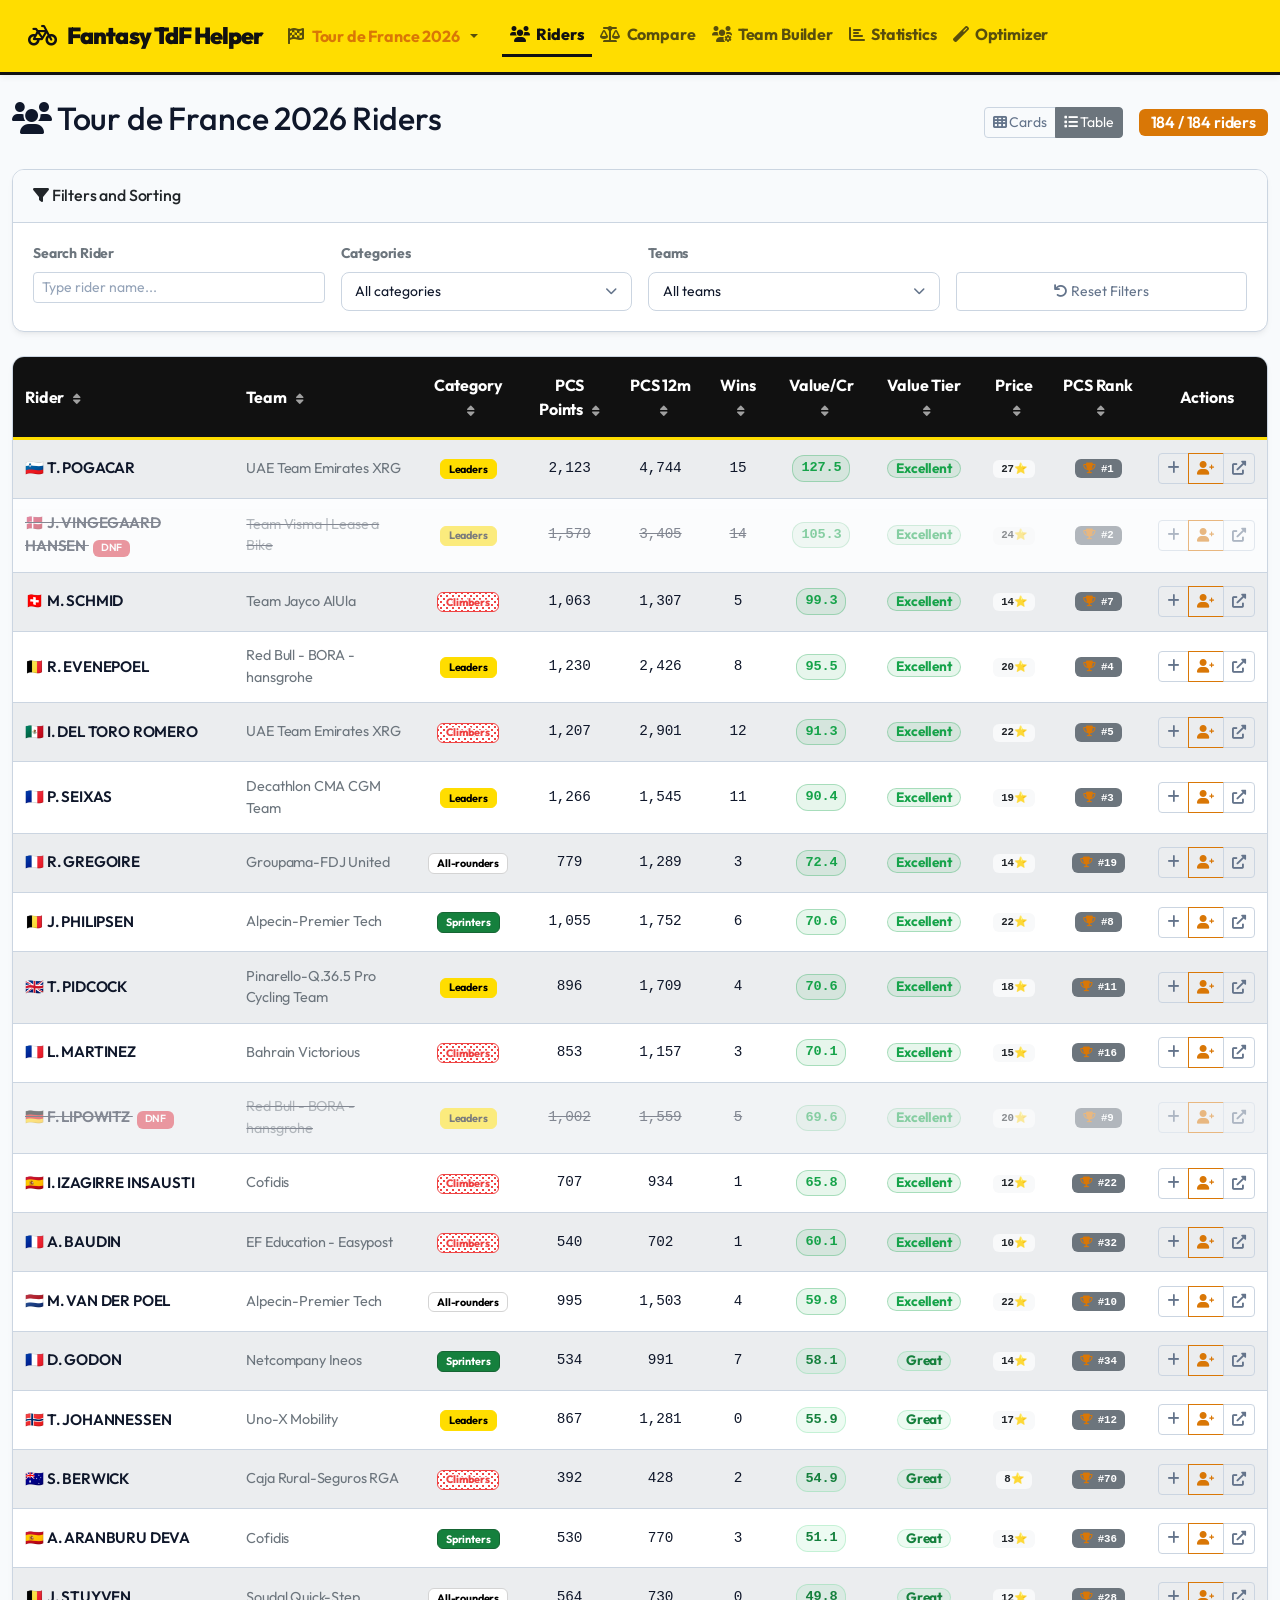
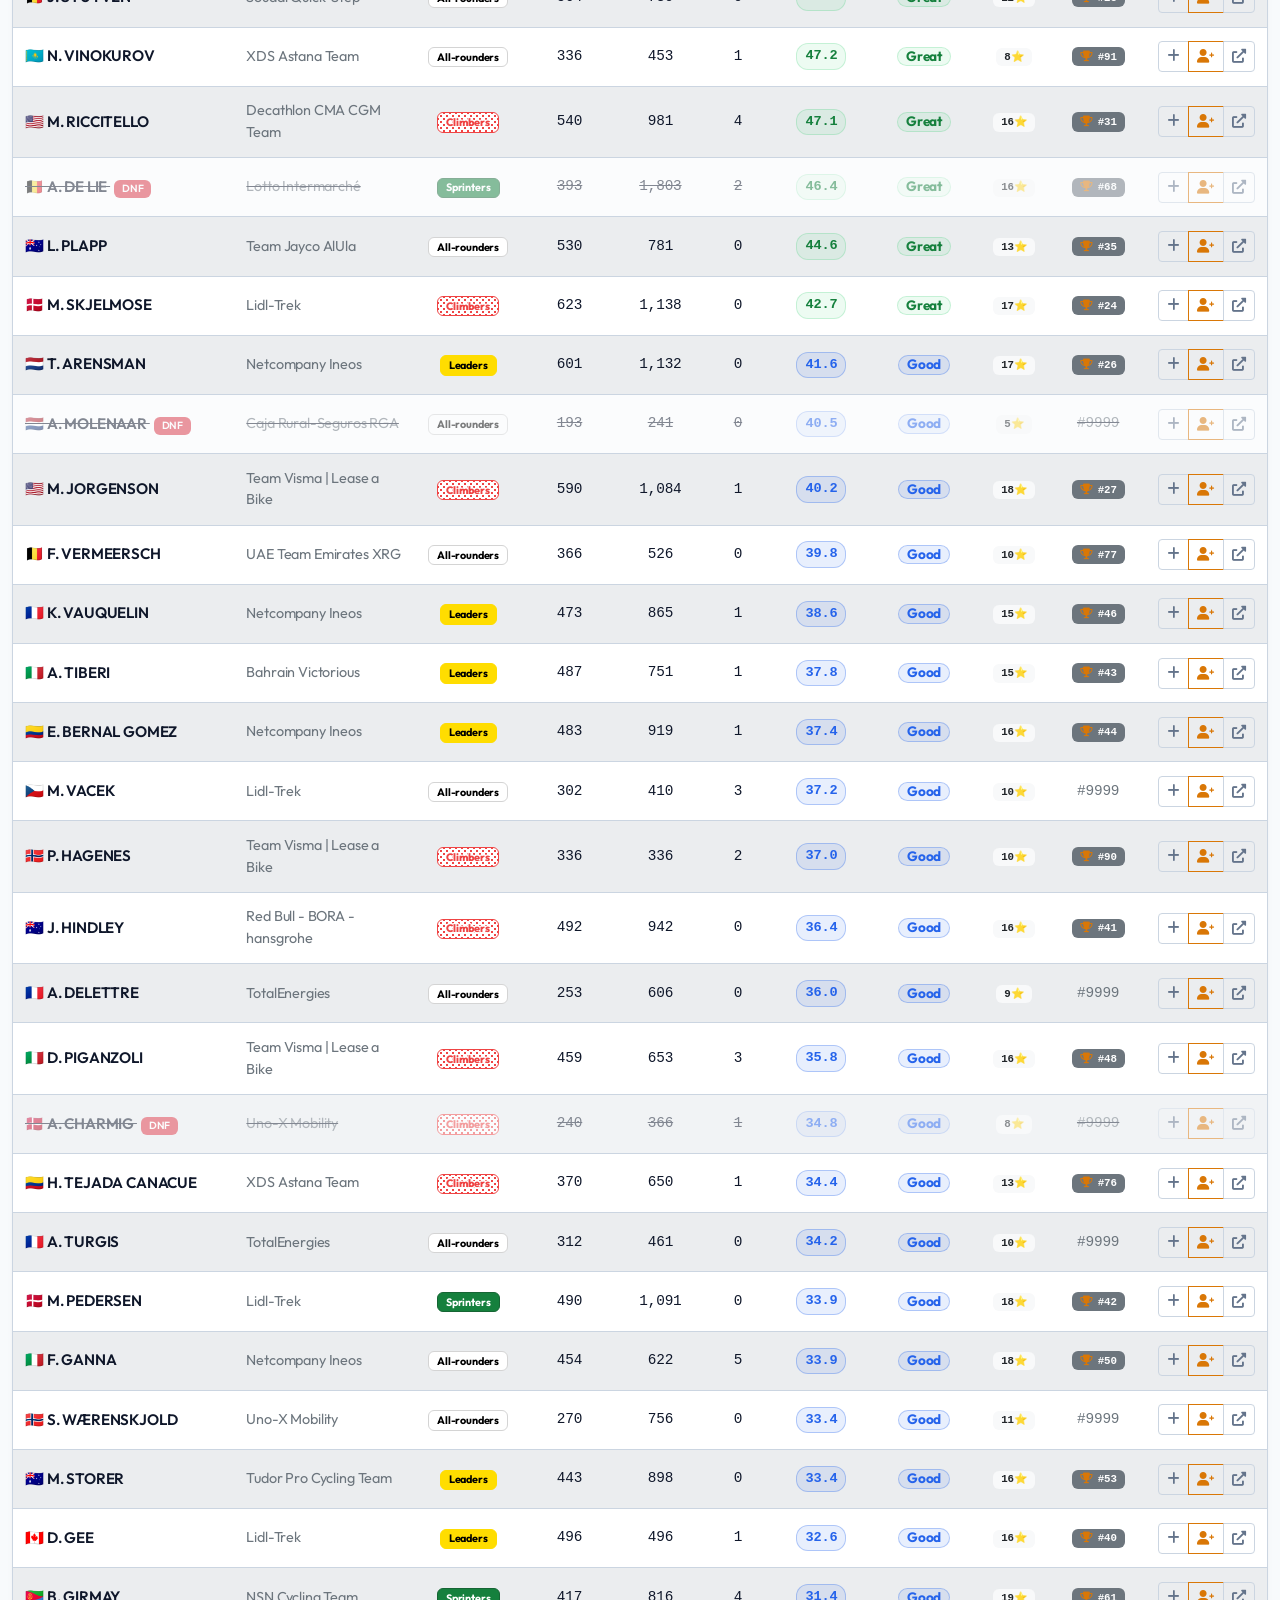
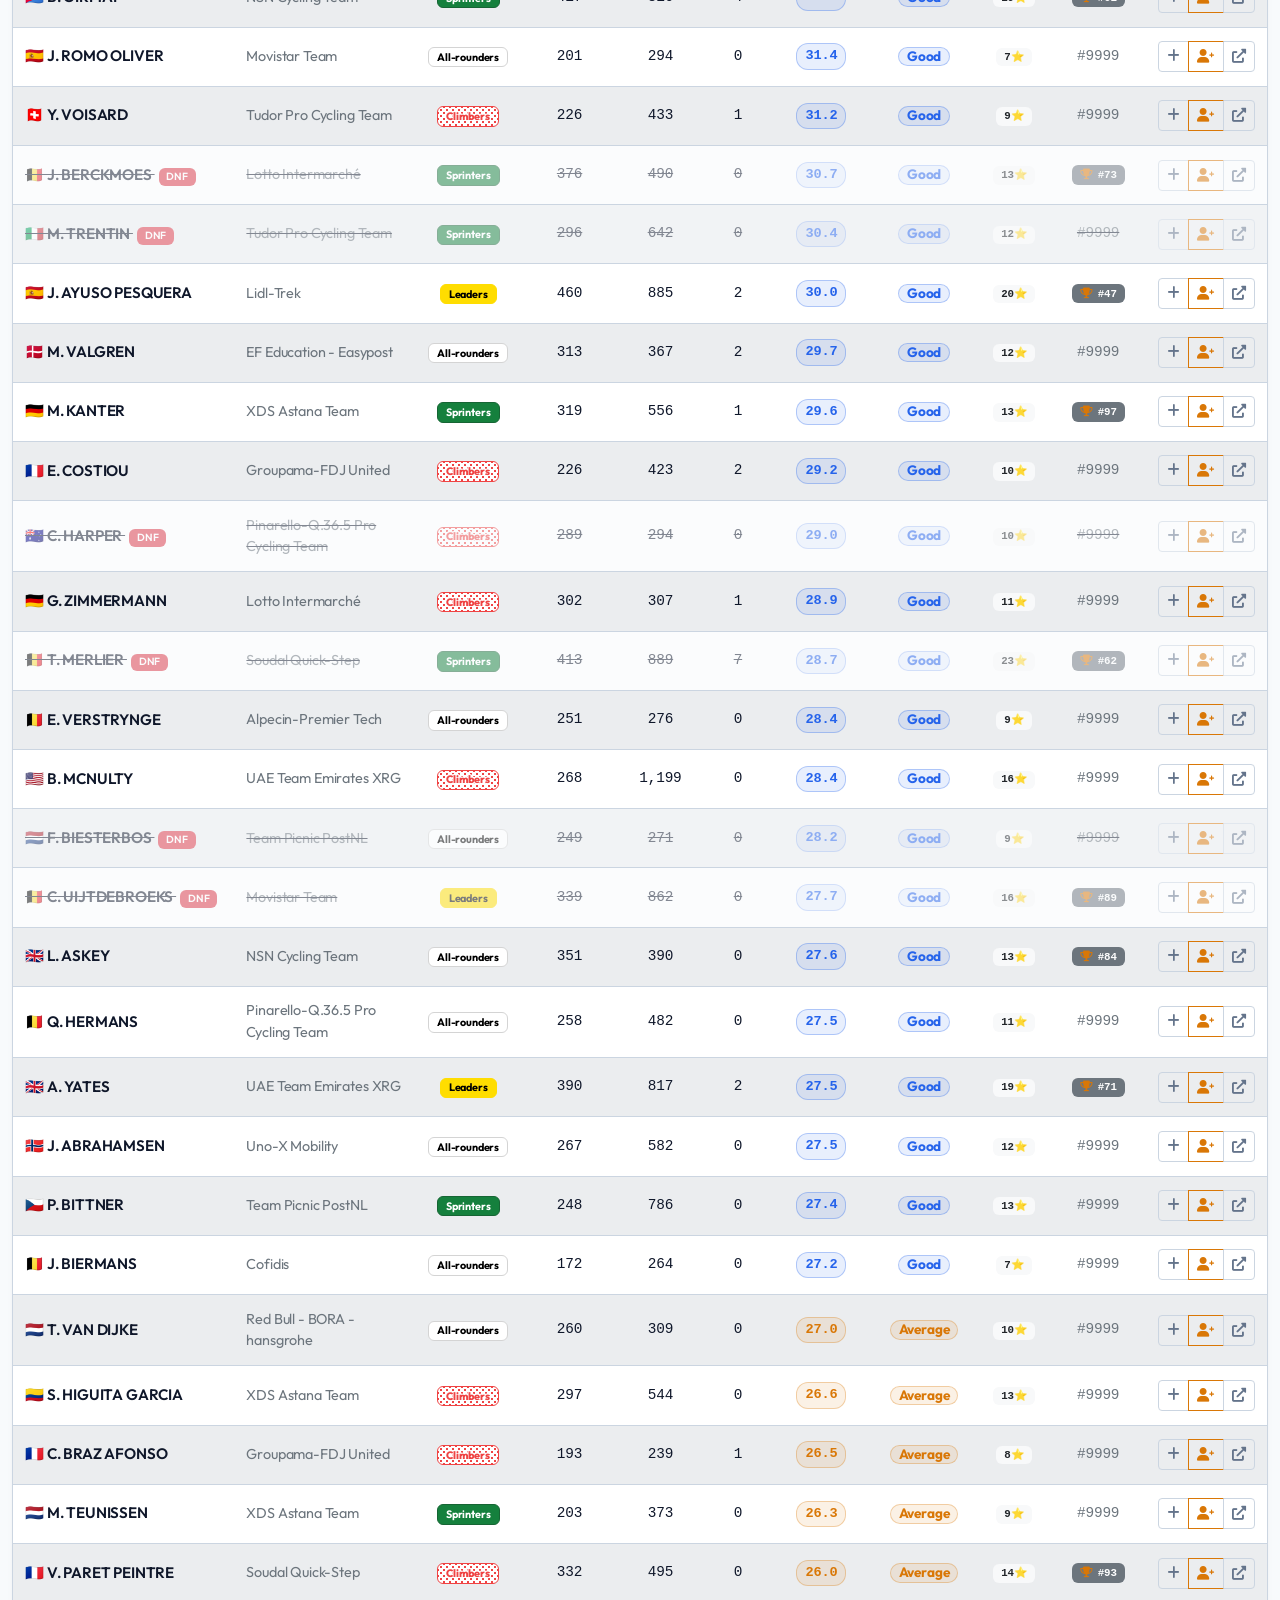
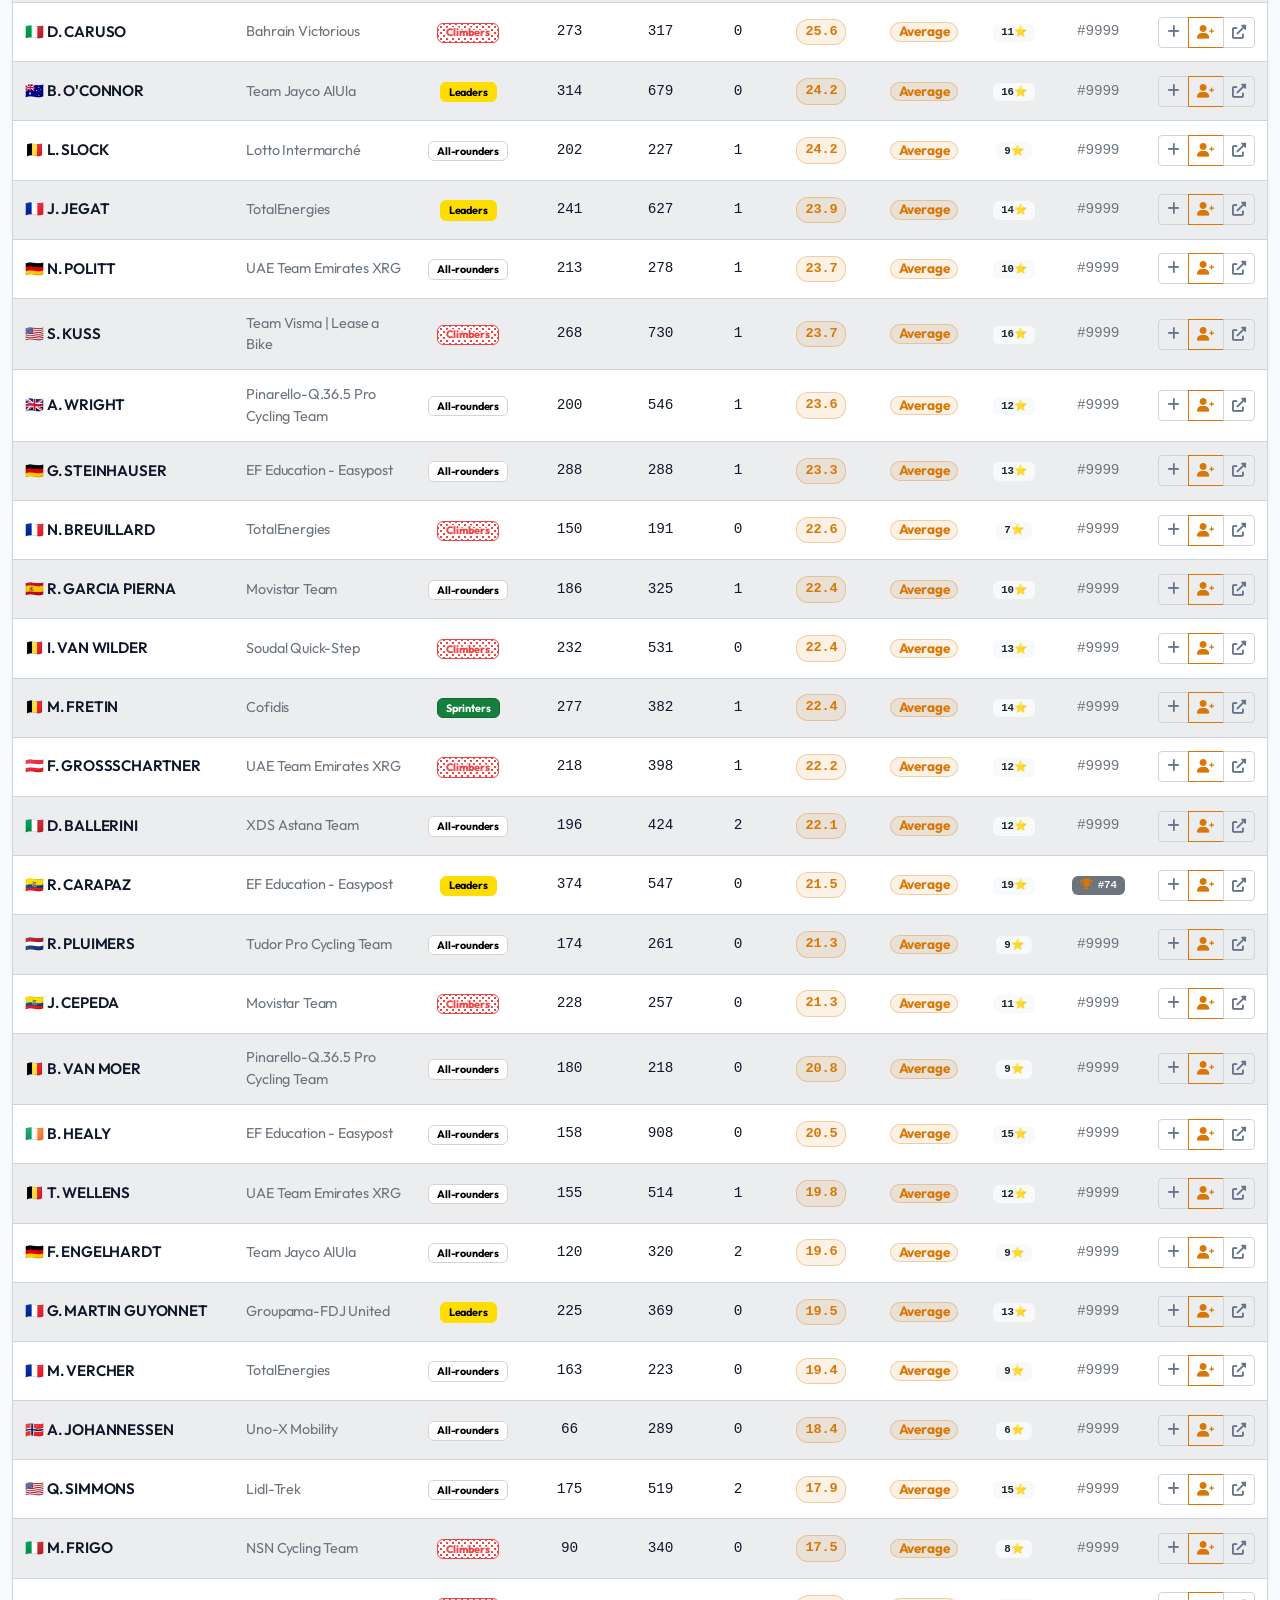
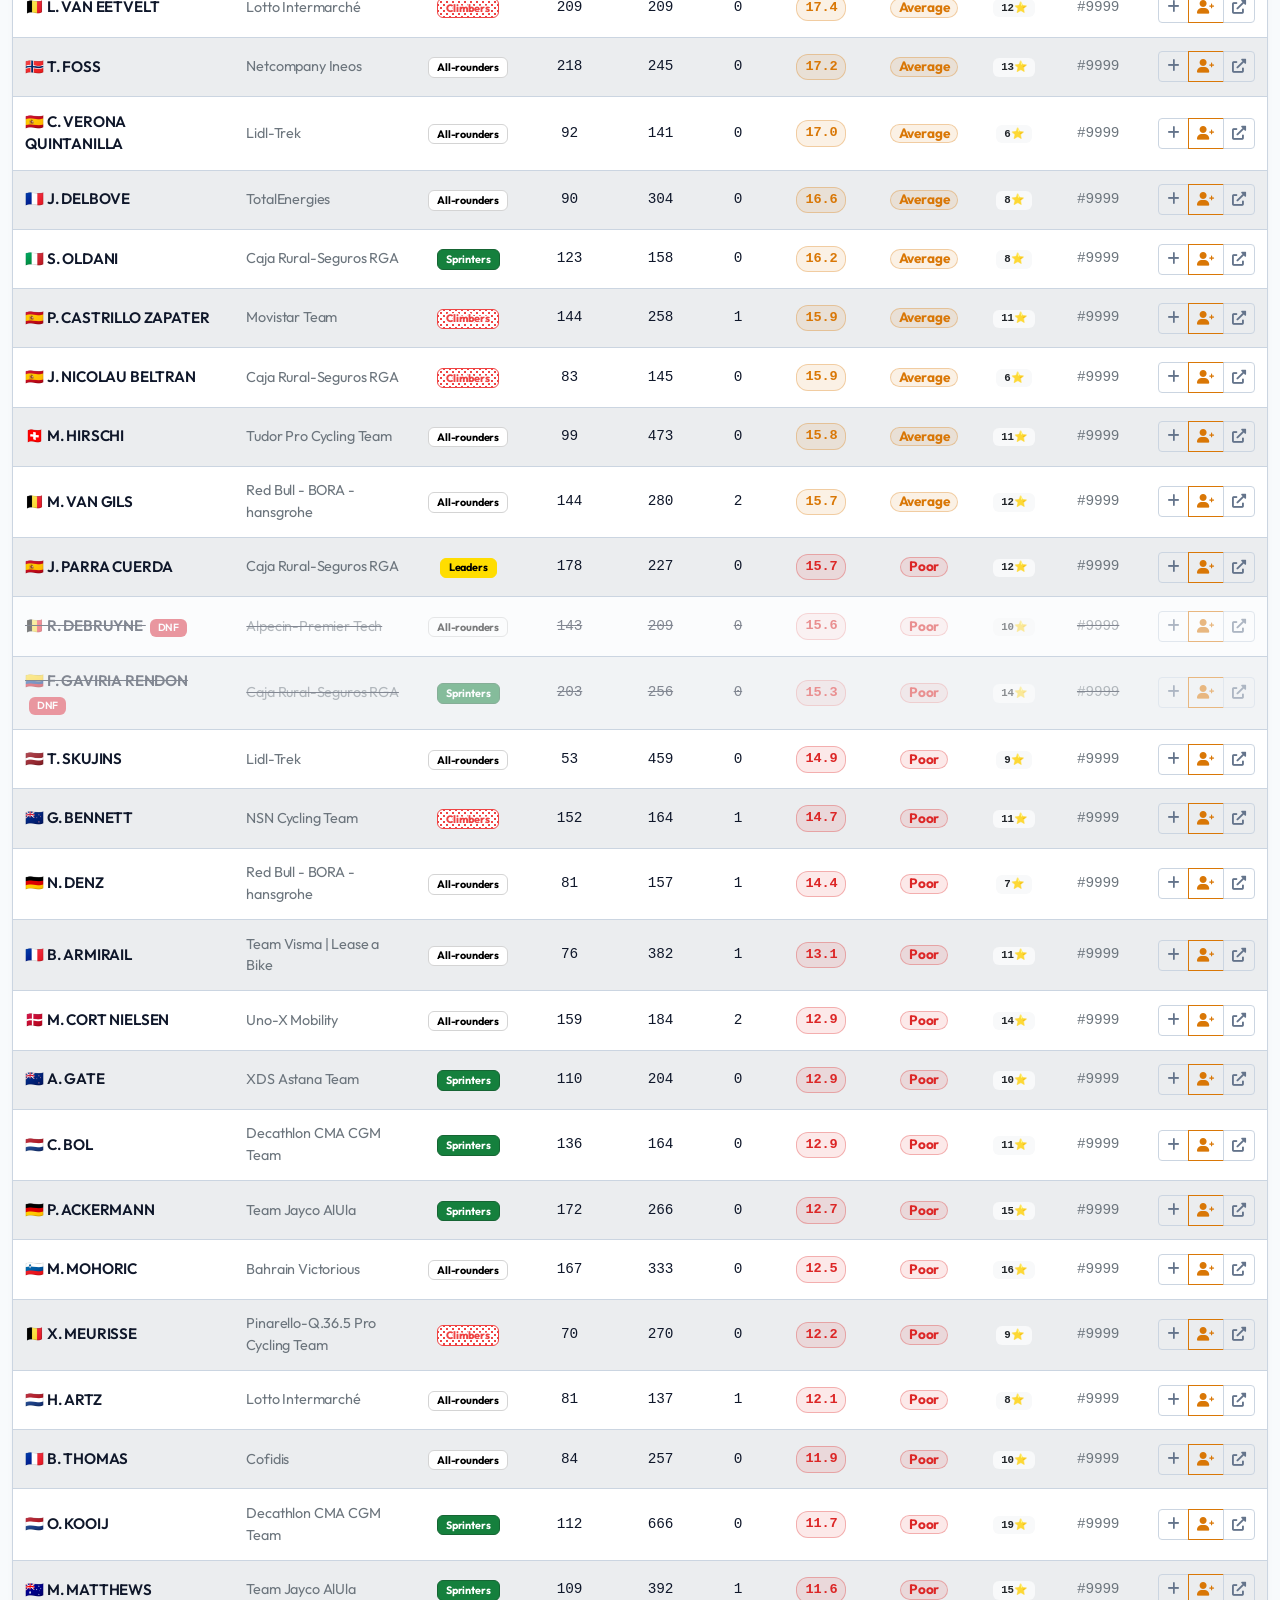
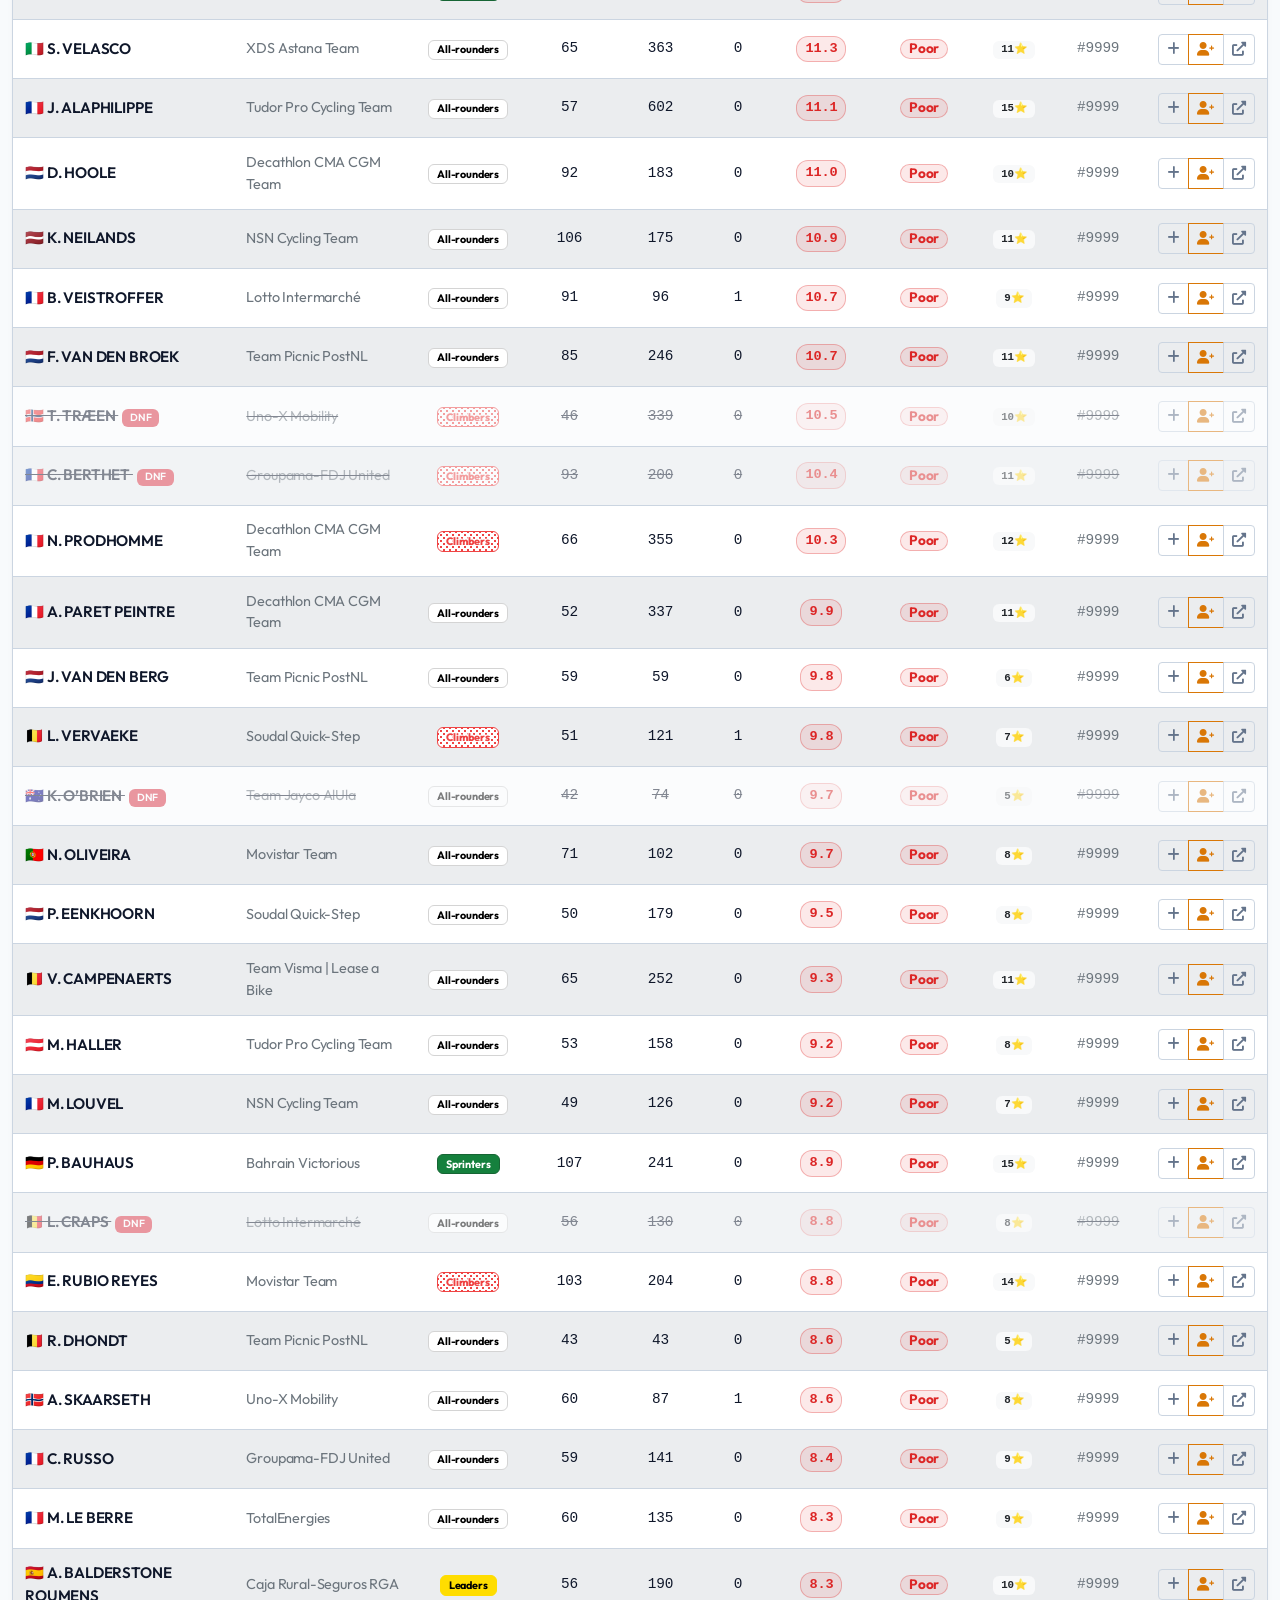
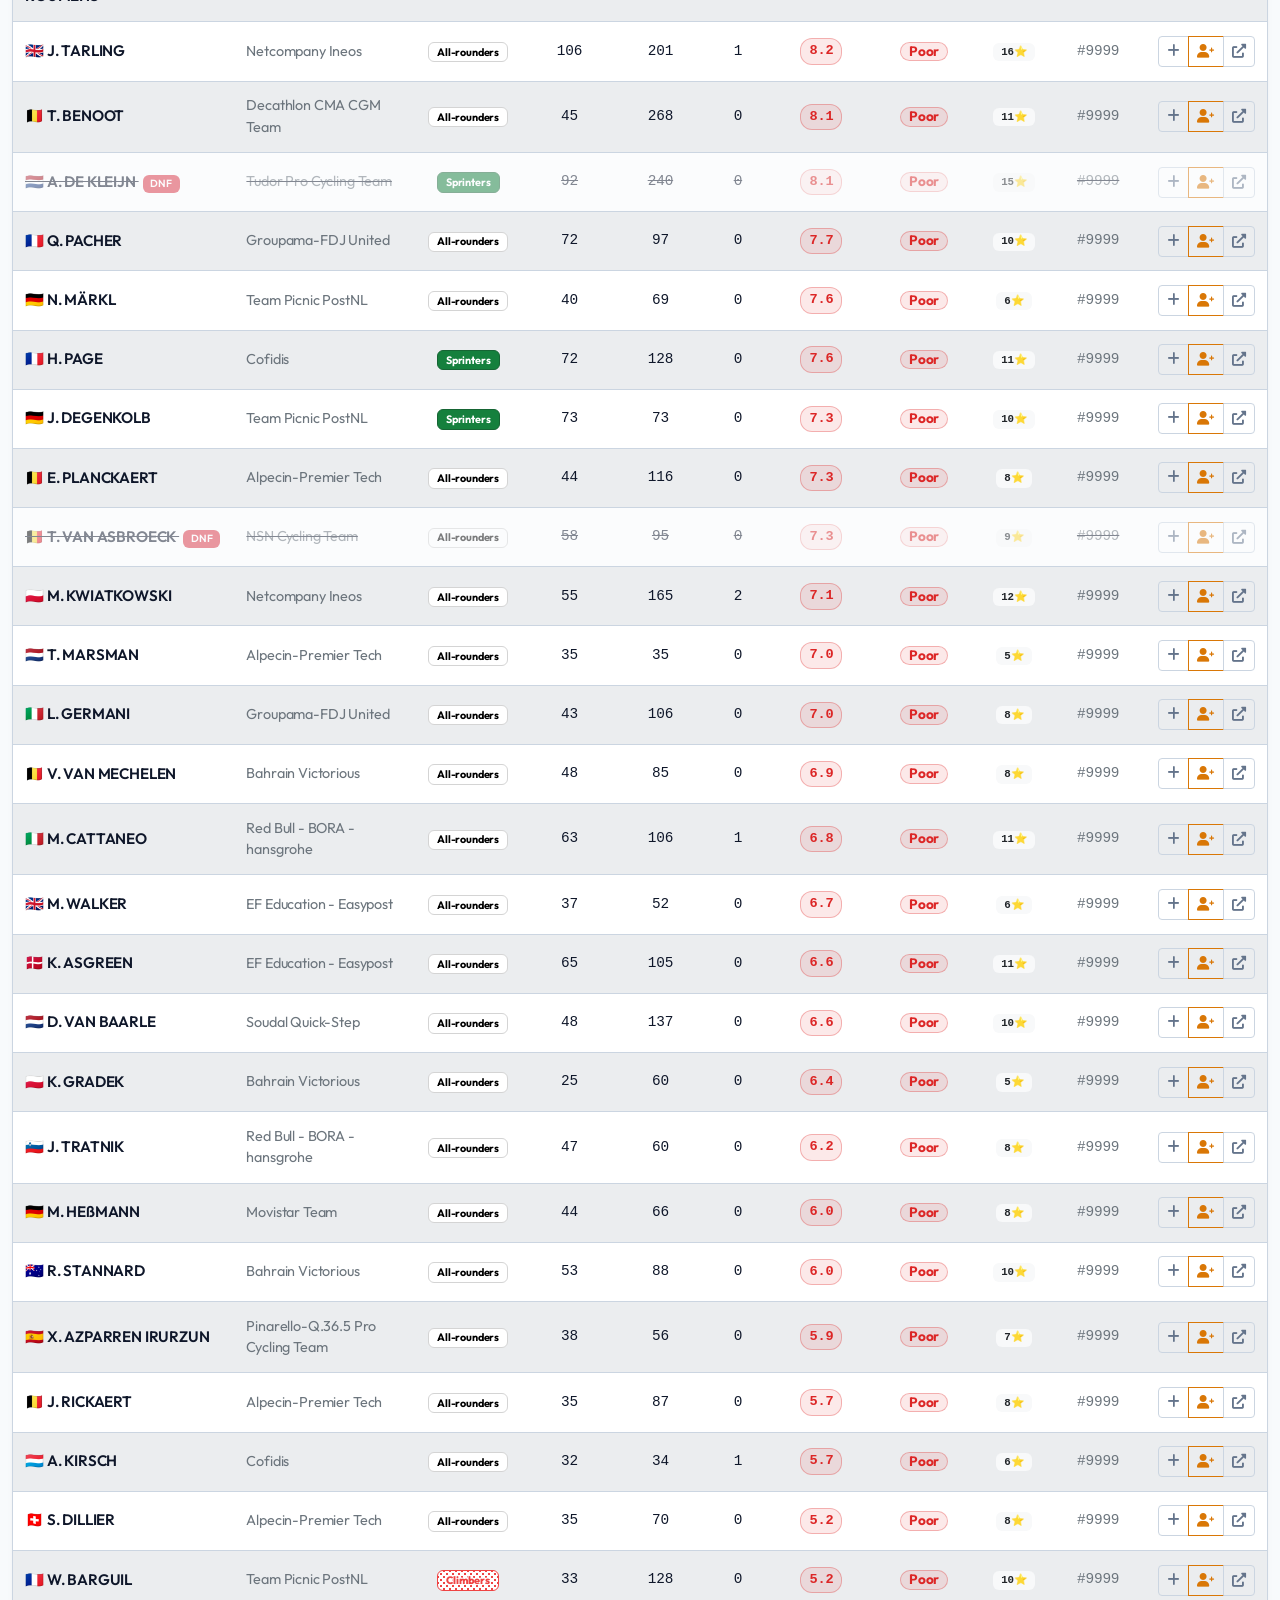
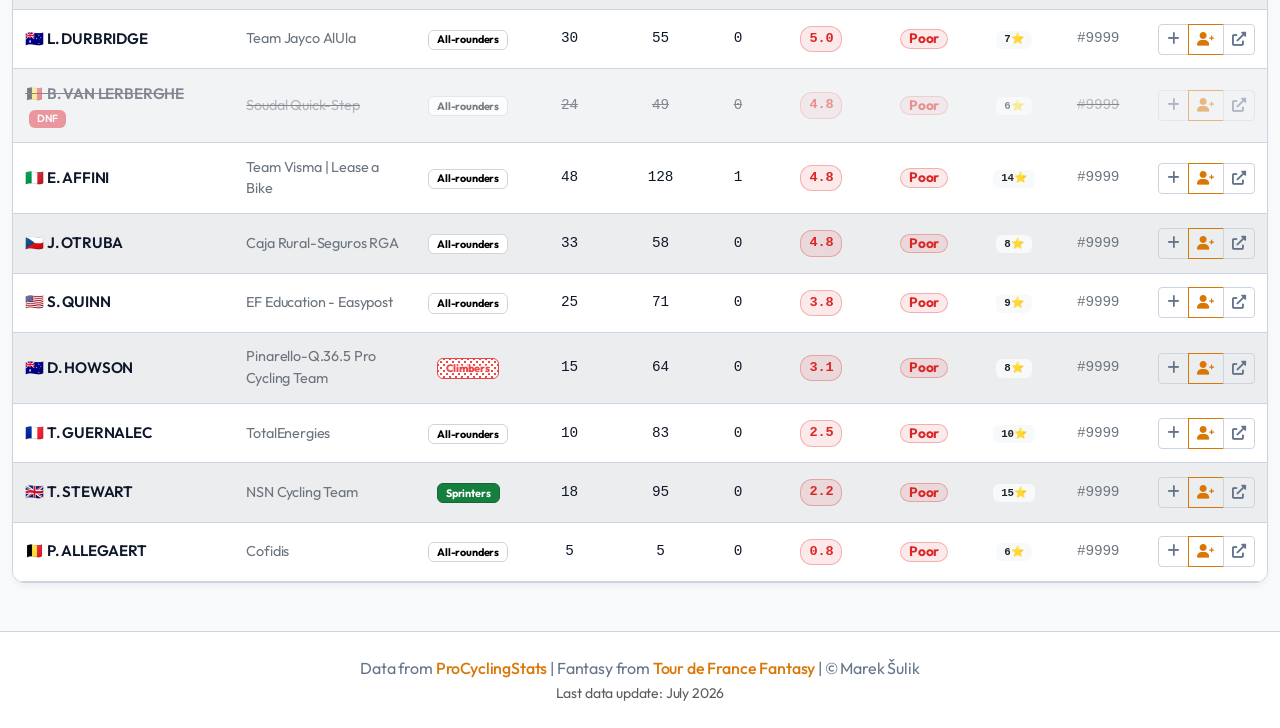
==== index.html @ f7b943a1 "Initial commit: Tour de France Fantasy Helper app" ====
<!DOCTYPE html>
<html lang="en">
<head>
    <meta charset="UTF-8">
    <meta name="viewport" content="width=device-width, initial-scale=1.0">
    <title>Riders - Fantasy TdF Helper</title>
    <link href="https://cdn.jsdelivr.net/npm/bootstrap@5.1.3/dist/css/bootstrap.min.css" rel="stylesheet">
    <link href="https://cdnjs.cloudflare.com/ajax/libs/font-awesome/6.0.0/css/all.min.css" rel="stylesheet">
    <link rel="stylesheet" href="styles.css">
</head>
<body>
    <!-- Navbar -->
    <nav class="navbar navbar-expand-lg navbar-dark bg-dark">
        <div class="container">
            <a class="navbar-brand" href="index.html">
                <i class="fas fa-bicycle"></i> Fantasy TdF Helper
            </a>
            <button class="navbar-toggler" type="button" data-bs-toggle="collapse" data-bs-target="#navbarNav">
                <span class="navbar-toggler-icon"></span>
            </button>
            <div class="collapse navbar-collapse" id="navbarNav">
                <!-- Race Selector -->
                <ul class="navbar-nav me-3">
                    <li class="nav-item dropdown">
                        <a class="nav-link dropdown-toggle" href="#" id="raceDropdown" role="button" data-bs-toggle="dropdown" aria-expanded="false">
                            <i class="fas fa-flag-checkered"></i>
                            <span class="text-warning">Loading Race...</span>
                        </a>
                        <ul class="dropdown-menu" aria-labelledby="raceDropdown">
                            <li><a class="dropdown-item race-option" data-race="tdf" href="#">🇫🇷 Tour de France 2026</a></li>
                            <li><a class="dropdown-item race-option" data-race="tdf2025" href="#">🇫🇷 Tour de France 2025</a></li>
                            <li><a class="dropdown-item race-option" data-race="vuelta" href="#">🇪🇸 Vuelta 2025</a></li>
                        </ul>
                    </li>
                </ul>
                
                <ul class="navbar-nav me-auto">
                    <li class="nav-item">
                        <a class="nav-link active" href="index.html">
                            <i class="fas fa-users"></i> Riders
                        </a>
                    </li>
                    <li class="nav-item">
                        <a class="nav-link" href="compare.html">
                            <i class="fas fa-balance-scale"></i> Compare
                        </a>
                    </li>
                    <li class="nav-item">
                        <a class="nav-link" href="team-builder.html">
                            <i class="fas fa-users-cog"></i> Team Builder
                        </a>
                    </li>
                    <li class="nav-item">
                        <a class="nav-link" href="stats.html">
                            <i class="fas fa-chart-bar"></i> Statistics
                        </a>
                    </li>
                    <li class="nav-item">
                        <a class="nav-link" href="optimizer.html">
                            <i class="fas fa-magic"></i> Optimizer
                        </a>
                    </li>
                </ul>
            </div>
        </div>
    </nav>

    <!-- Main Container -->
    <main class="container mt-4">
        <div class="d-flex justify-content-between align-items-center mb-4">
            <h2><i class="fas fa-users"></i> <span id="raceTitle">Tour de France 2026</span> Riders</h2>
            <div class="d-flex align-items-center gap-3">
                <div class="btn-group" role="group">
                    <input type="radio" class="btn-check" name="viewMode" id="cardView" autocomplete="off">
                    <label class="btn btn-outline-secondary btn-sm" for="cardView">
                        <i class="fas fa-th"></i> Cards
                    </label>
                    <input type="radio" class="btn-check" name="viewMode" id="tableView" autocomplete="off" checked>
                    <label class="btn btn-outline-secondary btn-sm" for="tableView">
                        <i class="fas fa-list"></i> Table
                    </label>
                </div>
                <span class="badge bg-primary fs-6" id="riderCountBadge">
                    0 / 0 riders
                </span>
            </div>
        </div>

        <!-- Filters card -->
        <div class="card mb-4">
            <div class="card-header">
                <h6 class="mb-0"><i class="fas fa-filter"></i> Filters and Sorting</h6>
            </div>
            <div class="card-body">
                <div class="row g-3 small">
                    <!-- Search by Rider Name -->
                    <div class="col-md-3">
                        <label class="form-label text-secondary fw-bold">Search Rider</label>
                        <input type="text" id="riderSearchInput" class="form-control form-control-sm bg-dark text-white border-secondary" placeholder="Type rider name...">
                    </div>

                    <!-- Category filter dropdown -->
                    <div class="col-md-3">
                        <label class="form-label text-secondary fw-bold">Categories</label>
                        <div class="dropdown">
                            <button class="custom-dropdown-btn w-100" type="button" id="catFilterDropdown" data-bs-toggle="dropdown" aria-expanded="false" data-bs-auto-close="outside">
                                <span id="categoryText">All categories</span>
                                <i class="fas fa-chevron-down dropdown-arrow"></i>
                            </button>
                            <div class="dropdown-menu w-100 p-2" aria-labelledby="catFilterDropdown">
                                <div class="form-check">
                                    <input class="form-check-input category-check" type="checkbox" value="Leaders" id="cat-leaders" checked>
                                    <label class="form-check-label" for="cat-leaders">Leaders</label>
                                </div>
                                <div class="form-check">
                                    <input class="form-check-input category-check" type="checkbox" value="Sprinters" id="cat-sprinters" checked>
                                    <label class="form-check-label" for="cat-sprinters">Sprinters</label>
                                </div>
                                <div class="form-check">
                                    <input class="form-check-input category-check" type="checkbox" value="Climbers" id="cat-climbers" checked>
                                    <label class="form-check-label" for="cat-climbers">Climbers</label>
                                </div>
                                <div class="form-check">
                                    <input class="form-check-input category-check" type="checkbox" value="All-rounders" id="cat-all-rounders" checked>
                                    <label class="form-check-label" for="cat-all-rounders">All-rounders</label>
                                </div>
                            </div>
                        </div>
                    </div>

                    <!-- Team filter dropdown -->
                    <div class="col-md-3">
                        <label class="form-label text-secondary fw-bold">Teams</label>
                        <div class="dropdown">
                            <button class="custom-dropdown-btn w-100" type="button" id="teamFilterDropdown" data-bs-toggle="dropdown" aria-expanded="false" data-bs-auto-close="outside">
                                <span id="teamText">All teams</span>
                                <i class="fas fa-chevron-down dropdown-arrow"></i>
                            </button>
                            <div class="dropdown-menu w-100 p-2" style="min-width: 280px;" aria-labelledby="teamFilterDropdown">
                                <div class="mb-2">
                                    <input type="text" class="form-control form-control-sm bg-dark text-white border-secondary" id="teamSearchBox" placeholder="Search teams...">
                                </div>
                                <div id="teamCheckboxes" style="max-height: 250px; overflow-y: auto;">
                                    <!-- Populated dynamically -->
                                </div>
                            </div>
                        </div>
                    </div>

                    <!-- Action buttons -->
                    <div class="col-md-3 d-flex align-items-end gap-2">
                        <button type="button" class="btn btn-sm btn-outline-secondary w-100 py-2" onclick="resetFilters()">
                            <i class="fas fa-undo"></i> Reset Filters
                        </button>
                    </div>
                </div>
            </div>
        </div>

        <!-- Cards View Content -->
        <div id="cardView-content" style="display: none;">
            <div id="riderCardsGrid" class="row row-cols-1 row-cols-md-2 row-cols-lg-3 row-cols-xl-4 g-3">
                <!-- Cards rendered dynamically -->
            </div>
        </div>

        <!-- Table View Content -->
        <div id="tableView-content">
            <div class="table-responsive">
                <table class="table table-hover table-striped mb-0">
                    <thead class="table-dark">
                        <tr>
                            <th class="sortable" onclick="sortTable(0)">Rider <i class="fas fa-sort"></i></th>
                            <th class="sortable" onclick="sortTable(1)">Team <i class="fas fa-sort"></i></th>
                            <th class="sortable text-center" onclick="sortTable(2)">Category <i class="fas fa-sort"></i></th>
                            <th class="sortable text-center" onclick="sortTable(3)">PCS Points <i class="fas fa-sort"></i></th>
                            <th class="sortable text-center" onclick="sortTable(4)">PCS 12m <i class="fas fa-sort"></i></th>
                            <th class="sortable text-center" onclick="sortTable(5)">Wins <i class="fas fa-sort"></i></th>
                            <th class="sortable text-center" onclick="sortTable(6)">Value/Cr <i class="fas fa-sort"></i></th>
                            <th class="sortable text-center" onclick="sortTable(7)">Value Tier <i class="fas fa-sort"></i></th>
                            <th class="sortable text-center" onclick="sortTable(8)">Price <i class="fas fa-sort"></i></th>
                            <th class="sortable text-center" onclick="sortTable(9)">PCS Rank <i class="fas fa-sort"></i></th>
                            <th class="text-center">Actions</th>
                        </tr>
                    </thead>
                    <tbody id="ridersTableBody">
                        <!-- Table rows rendered dynamically -->
                    </tbody>
                </table>
            </div>
        </div>
    </main>

    <!-- Footer -->
    <footer class="bg-dark text-light py-4 mt-5">
        <div class="container text-center">
            <p class="mb-0">
                Data from <a href="https://www.procyclingstats.com" target="_blank" class="text-warning">ProCyclingStats</a>
                | Fantasy from <a href="https://fantasybytissot.letour.fr" target="_blank" class="text-warning">Tour de France Fantasy</a>
                | © Marek Šulik
            </p>
            <small class="text-muted" id="lastUpdatedDate">
                Last data update: July 2026
            </small>
        </div>
    </footer>

    <!-- Bootstrap & App Scripts -->
    <script src="https://cdn.jsdelivr.net/npm/bootstrap@5.1.3/dist/js/bootstrap.bundle.min.js"></script>
    <script src="app.js"></script>
    <script>
        let filteredRiders = [];
        let sortColumn = -1;
        let sortDirection = 'asc';

        document.addEventListener('DOMContentLoaded', async () => {
            // Initialize App
            await initApp();
            
            // Set race name in title
            document.getElementById('raceTitle').textContent = APP_STATE.races[APP_STATE.currentRace];
            
            // Build dynamic team filter list
            initTeamFilters();
            
            // Initialize views preference
            initViewToggle();
            
            // Register filter change events
            document.getElementById('riderSearchInput').addEventListener('input', applyFilters);
            document.getElementById('teamSearchBox').addEventListener('input', filterTeamsList);
            document.querySelectorAll('.category-check').forEach(cb => cb.addEventListener('change', applyFilters));
            
            // Initialize comparison UI drawer
            initComparePanelUI();
            
            // Perform initial filtering and rendering
            applyFilters();
        });

        // Populate unique teams list inside filters dropdown
        function initTeamFilters() {
            const teamContainer = document.getElementById('teamCheckboxes');
            if (!teamContainer) return;
            
            // Get unique team names from riders database
            const teams = [...new Set(APP_STATE.riders.map(r => r.team))].sort();
            
            teamContainer.innerHTML = teams.map((team, idx) => `
                <div class="form-check">
                    <input class="form-check-input team-check" type="checkbox" value="${team}" id="team-${idx}">
                    <label class="form-check-label" for="team-${idx}">${team}</label>
                </div>
            `).join('');
            
            // Add listeners to team checkboxes
            document.querySelectorAll('.team-check').forEach(cb => {
                cb.addEventListener('change', () => {
                    updateTeamFilterText();
                    applyFilters();
                });
            });
        }

        // Toggle Cards vs Table views
        function initViewToggle() {
            const cardViewRadio = document.getElementById('cardView');
            const tableViewRadio = document.getElementById('tableView');
            const cardContent = document.getElementById('cardView-content');
            const tableContent = document.getElementById('tableView-content');

            // Load saved preference, default to table
            const savedView = localStorage.getItem('ridersViewMode') || 'table';
            if (savedView === 'card') {
                cardViewRadio.checked = true;
                cardContent.style.display = 'block';
                tableContent.style.display = 'none';
            } else {
                tableViewRadio.checked = true;
                cardContent.style.display = 'none';
                tableContent.style.display = 'block';
            }

            cardViewRadio.addEventListener('change', () => {
                if (cardViewRadio.checked) {
                    cardContent.style.display = 'block';
                    tableContent.style.display = 'none';
                    localStorage.setItem('ridersViewMode', 'card');
                }
            });

            tableViewRadio.addEventListener('change', () => {
                if (tableViewRadio.checked) {
                    cardContent.style.display = 'none';
                    tableContent.style.display = 'block';
                    localStorage.setItem('ridersViewMode', 'table');
                }
            });
        }

        // Filter team list in dropdown search box
        function filterTeamsList() {
            const searchVal = document.getElementById('teamSearchBox').value.toLowerCase();
            document.querySelectorAll('#teamCheckboxes .form-check').forEach(checkbox => {
                const label = checkbox.querySelector('label').textContent.toLowerCase();
                if (label.includes(searchVal)) {
                    checkbox.style.display = 'flex';
                } else {
                    checkbox.style.display = 'none';
                }
            });
        }

        // Update the textual label of team filter
        function updateTeamFilterText() {
            const checkedTeams = Array.from(document.querySelectorAll('.team-check:checked')).map(cb => cb.value);
            const teamText = document.getElementById('teamText');
            
            if (checkedTeams.length === 0) {
                teamText.textContent = 'All teams';
            } else if (checkedTeams.length === 1) {
                teamText.textContent = checkedTeams[0];
            } else {
                teamText.textContent = `${checkedTeams.length} teams selected`;
            }
        }

        // Reset all filters to default state
        function resetFilters() {
            document.getElementById('riderSearchInput').value = '';
            document.getElementById('teamSearchBox').value = '';
            document.querySelectorAll('.category-check').forEach(cb => cb.checked = true);
            document.querySelectorAll('.team-check').forEach(cb => cb.checked = false);
            
            document.getElementById('categoryText').textContent = 'All categories';
            updateTeamFilterText();
            filterTeamsList();
            applyFilters();
        }

        // Filter and sort riders list
        function applyFilters() {
            const searchVal = document.getElementById('riderSearchInput').value.toLowerCase();
            const checkedCats = Array.from(document.querySelectorAll('.category-check:checked')).map(cb => cb.value);
            const checkedTeams = Array.from(document.querySelectorAll('.team-check:checked')).map(cb => cb.value);

            // Update category selector label
            const categoryText = document.getElementById('categoryText');
            if (checkedCats.length === 0) {
                categoryText.textContent = 'None selected';
            } else if (checkedCats.length === 4) {
                categoryText.textContent = 'All categories';
            } else {
                categoryText.textContent = checkedCats.join(', ');
            }

            // Filter logic
            filteredRiders = APP_STATE.riders.filter(rider => {
                const matchesSearch = rider.name.toLowerCase().includes(searchVal) || rider.team.toLowerCase().includes(searchVal);
                const matchesCategory = checkedCats.includes(rider.category);
                const matchesTeam = checkedTeams.length === 0 || checkedTeams.includes(rider.team);
                return matchesSearch && matchesCategory && matchesTeam;
            });

            // Re-apply sorting if any column is selected
            if (sortColumn !== -1) {
                sortRidersData(sortColumn, false);
            }

            // Update badges
            document.getElementById('riderCountBadge').textContent = `${filteredRiders.length} / ${APP_STATE.riders.length} riders`;

            // Render view lists
            renderRidersTable();
            renderRidersCards();
        }

        // Render riders inside Table View
        function renderRidersTable() {
            const tbody = document.getElementById('ridersTableBody');
            if (!tbody) return;

            if (filteredRiders.length === 0) {
                tbody.innerHTML = `<tr><td colspan="11" class="text-center py-4 text-muted"><i class="fas fa-users-slash fa-2x mb-2 d-block"></i>No riders matched the selected criteria.</td></tr>`;
                return;
            }

            tbody.innerHTML = filteredRiders.map(rider => `
                <tr class="rider-row ${rider.is_out ? 'opacity-50 text-decoration-line-through' : ''}">
                    <td>
                        <div>
                            ${rider.flag} ${rider.name}
                            ${rider.is_out ? '<span class="badge bg-danger ms-1" style="font-size:0.65rem;">DNF</span>' : ''}
                        </div>
                    </td>
                    <td><span class="text-secondary">${rider.team}</span></td>
                    <td class="text-center"><span class="badge ${getCategoryBadgeClass(rider.category)}">${rider.category}</span></td>
                    <td class="text-center font-monospace">${formatPoints(rider.pcs_points_season)}</td>
                    <td class="text-center font-monospace text-secondary">${formatPoints(rider.pcs_points_12m)}</td>
                    <td class="text-center font-monospace">${rider.wins}</td>
                    <td class="text-center font-monospace"><span class="${getValueColorClass(rider.value_tier)}">${rider.value_credit.toFixed(1)}</span></td>
                    <td class="text-center"><span class="badge ${getValueColorClass(rider.value_tier)}">${rider.value_tier}</span></td>
                    <td class="text-center font-monospace"><span class="badge text-dark bg-light fw-bold">${rider.price}⭐</span></td>
                    <td class="text-center font-monospace">
                        ${rider.pcs_rank <= 100 ? `<span class="badge bg-secondary text-white"><i class="fas fa-trophy text-warning"></i> #${rider.pcs_rank}</span>` : `<span class="text-secondary">#${rider.pcs_rank}</span>`}
                    </td>
                    <td class="text-center">
                        <div class="btn-group btn-group-sm" role="group">
                            <button type="button" class="btn btn-outline-secondary" onclick="addToCompare('${rider.name.replace(/'/g, "\\'")}')" title="Add to Compare">
                                <i class="fas fa-plus"></i>
                            </button>
                            <button type="button" class="btn btn-outline-primary" onclick="addRiderToTeam('${rider.name.replace(/'/g, "\\'")}')" title="Add to Team Builder">
                                <i class="fas fa-user-plus"></i>
                            </button>
                            ${rider.pcs_link ? `<a href="${rider.pcs_link}" target="_blank" class="btn btn-outline-secondary" title="View PCS Profile"><i class="fas fa-external-link-alt"></i></a>` : ''}
                        </div>
                    </td>
                </tr>
            `).join('');
        }

        // Render riders inside Cards View
        function renderRidersCards() {
            const grid = document.getElementById('riderCardsGrid');
            if (!grid) return;

            if (filteredRiders.length === 0) {
                grid.innerHTML = `<div class="col-12 text-center py-4 text-muted"><i class="fas fa-users-slash fa-2x mb-2 d-block"></i>No riders matched the selected criteria.</div>`;
                return;
            }

            grid.innerHTML = filteredRiders.map(rider => `
                <div class="col">
                    <div class="card h-100 rider-card category-${rider.category.toLowerCase()} ${rider.is_out ? 'opacity-50 text-decoration-line-through' : ''}">
                        <div class="card-header d-flex justify-content-between align-items-center py-2">
                            <h6 class="mb-0 text-truncate">
                                ${rider.flag} ${rider.name}
                                ${rider.is_out ? '<span class="badge bg-danger ms-1" style="font-size:0.65rem;">DNF</span>' : ''}
                            </h6>
                            <span class="badge text-dark bg-light fw-bold">${rider.price}⭐</span>
                        </div>
                        <div class="card-body d-flex flex-column justify-content-between">
                            <div class="mb-3">
                                <p class="text-secondary small mb-1 text-truncate" title="${rider.team}">
                                    <i class="fas fa-users"></i> ${rider.team}
                                </p>
                                <div class="d-flex gap-1 flex-wrap mb-2">
                                    <span class="badge ${getCategoryBadgeClass(rider.category)}">${rider.category}</span>
                                    <span class="badge ${getValueColorClass(rider.value_tier)}">${rider.value_tier}</span>
                                    <span class="badge bg-dark text-white">#${rider.pcs_rank} PCS</span>
                                </div>
                                <div class="row g-1 text-center bg-dark rounded p-2 small">
                                    <div class="col-4 border-end border-secondary">
                                        <div class="fw-bold">${formatPoints(rider.pcs_points_season)}</div>
                                        <div class="text-muted" style="font-size:0.7rem">Points</div>
                                    </div>
                                    <div class="col-4 border-end border-secondary">
                                        <div class="fw-bold">${rider.wins}</div>
                                        <div class="text-muted" style="font-size:0.7rem">Wins</div>
                                    </div>
                                    <div class="col-4">
                                        <div class="fw-bold text-success">${rider.value_credit.toFixed(1)}</div>
                                        <div class="text-muted" style="font-size:0.7rem">Val/Cr</div>
                                    </div>
                                </div>
                            </div>
                            <div class="d-flex gap-1">
                                <button class="btn btn-xs btn-outline-secondary w-50 py-1" onclick="addToCompare('${rider.name.replace(/'/g, "\\'")}')">
                                    <i class="fas fa-plus"></i> Compare
                                </button>
                                <button class="btn btn-xs btn-primary w-50 py-1" onclick="addRiderToTeam('${rider.name.replace(/'/g, "\\'")}')">
                                    <i class="fas fa-user-plus"></i> Add Team
                                </button>
                            </div>
                        </div>
                    </div>
                </div>
            `).join('');
        }

        // Helper to map tier text to color class
        function getValueColorClass(tier) {
            const classes = {
                'Excellent': 'value-excellent',
                'Great': 'value-great',
                'Good': 'value-good',
                'Average': 'value-average',
                'Poor': 'value-poor'
            };
            return classes[tier] || 'value-unknown';
        }

        // Quick add to team helper
        function addRiderToTeam(name) {
            const rider = APP_STATE.riders.find(r => r.name === name);
            if (!rider) return;

            // Load current squad
            let currentTeam = TeamManager.get();
            
            // Validations
            const totalCost = currentTeam.reduce((sum, r) => sum + r.price, 0);
            
            if (totalCost + rider.price > 120) {
                alert(`Adding ${rider.name} would exceed your budget of 120 credits.`);
                return;
            }
            if (currentTeam.length >= 8) {
                alert('Team is full! Maximum 8 riders allowed.');
                return;
            }
            if (currentTeam.find(r => r.name === name)) {
                alert('Rider already in team!');
                return;
            }
            
            const teamCount = currentTeam.filter(r => r.team === rider.team).length;
            if (teamCount >= 3) {
                alert(`Cannot add ${rider.name}. Maximum 3 riders from same team (${rider.team}) allowed.`);
                return;
            }
            
            const categoryLimits = { 'Leaders': 3, 'All-rounders': 5, 'Climbers': 3, 'Sprinters': 3 };
            const categoryCount = currentTeam.filter(r => r.category === rider.category).length;
            const categoryLimit = categoryLimits[rider.category] || 0;
            if (categoryCount >= categoryLimit) {
                alert(`Cannot add ${rider.name}. Maximum ${categoryLimit} ${rider.category} allowed.`);
                return;
            }

            // Add rider
            currentTeam.push(rider);
            TeamManager.save(currentTeam);
            alert(`Added ${rider.name} to Team Builder squad!`);
        }

        // Sort table columns
        function sortTable(colIndex) {
            if (sortColumn === colIndex) {
                sortDirection = sortDirection === 'asc' ? 'desc' : 'asc';
            } else {
                sortColumn = colIndex;
                sortDirection = 'asc';
            }
            
            // Update sort icon visual indicators
            const headers = document.querySelectorAll('.table th.sortable');
            headers.forEach((header, index) => {
                const icon = header.querySelector('i');
                if (index === colIndex) {
                    icon.className = sortDirection === 'asc' ? 'fas fa-sort-up text-white' : 'fas fa-sort-down text-white';
                } else {
                    icon.className = 'fas fa-sort';
                }
            });

            sortRidersData(colIndex, true);
        }

        function sortRidersData(colIndex, render = true) {
            filteredRiders.sort((a, b) => {
                let valA, valB;
                
                switch(colIndex) {
                    case 0: // Rider Name
                        // Sort by last name if possible
                        const getLastName = (fullName) => {
                            const parts = fullName.split(' ');
                            // Return first word in full capitals if it exists, or last word
                            for (let i = 1; i < parts.length; i++) {
                                if (parts[i] === parts[i].toUpperCase() && parts[i].length > 1) {
                                    return parts[i];
                                }
                            }
                            return parts[parts.length - 1];
                        }
                        valA = getLastName(a.name);
                        valB = getLastName(b.name);
                        break;
                    case 1: // Team
                        valA = a.team;
                        valB = b.team;
                        break;
                    case 2: // Category
                        valA = a.category;
                        valB = b.category;
                        break;
                    case 3: // PCS Points
                        valA = a.pcs_points_season;
                        valB = b.pcs_points_season;
                        break;
                    case 4: // PCS 12m
                        valA = a.pcs_points_12m;
                        valB = b.pcs_points_12m;
                        break;
                    case 5: // Wins
                        valA = a.wins;
                        valB = b.wins;
                        break;
                    case 6: // Value/Cr
                        valA = a.value_credit;
                        valB = b.value_credit;
                        break;
                    case 7: // Value Tier
                        const tierWeight = { 'Excellent': 5, 'Great': 4, 'Good': 3, 'Average': 2, 'Poor': 1 };
                        valA = tierWeight[a.value_tier] || 0;
                        valB = tierWeight[b.value_tier] || 0;
                        break;
                    case 8: // Price
                        valA = a.price;
                        valB = b.price;
                        break;
                    case 9: // PCS Rank
                        valA = a.pcs_rank;
                        valB = b.pcs_rank;
                        break;
                    default:
                        return 0;
                }

                if (typeof valA === 'string') {
                    return sortDirection === 'asc' ? valA.localeCompare(valB) : valB.localeCompare(valA);
                } else {
                    return sortDirection === 'asc' ? valA - valB : valB - valA;
                }
            });

            if (render) {
                renderRidersTable();
                renderRidersCards();
            }
        }
    </script>
</body>
</html>
---- styles.css ----
/* Custom Premium Stylesheet for Fantasy TdF Helper */

@import url('https://fonts.googleapis.com/css2?family=Outfit:wght@300;400;500;600;700;800&family=IBM+Plex+Sans:wght@300;400;500;600;700&display=swap');

:root {
    --bg-primary: #f8fafc; /* Slate 50 - clean light gray */
    --bg-secondary: #ffffff; /* White background */
    --bg-tertiary: #f1f5f9; /* Slate 100 */
    --border-color: #cbd5e1; /* Slate 300 */
    
    --text-primary: #0f172a; /* Slate 900 - dark charcoal text */
    --text-secondary: #64748b; /* Slate 500 */
    
    --color-accent: #d97706; /* Tour de France Yellow (readable on light) */
    --color-primary: #d97706;
    --color-success: #15803d;
    --color-danger: #b91c1c;
    --color-purple: #7c3aed;
    
    /* Value Tiers colors */
    --excellent-bg: rgba(22, 163, 74, 0.1);
    --excellent-text: #16a34a;
    --excellent-border: rgba(22, 163, 74, 0.3);
    
    --great-bg: rgba(34, 197, 94, 0.08);
    --great-text: #15803d;
    --great-border: rgba(34, 197, 94, 0.2);

    --good-bg: rgba(37, 99, 235, 0.1);
    --good-text: #2563eb;
    --good-border: rgba(37, 99, 235, 0.3);

    --average-bg: rgba(217, 119, 6, 0.1);
    --average-text: #d97706;
    --average-border: rgba(217, 119, 6, 0.3);

    --poor-bg: rgba(220, 38, 38, 0.1);
    --poor-text: #dc2626;
    --poor-border: rgba(220, 38, 38, 0.3);

    /* Category Jersey colors */
    --cat-leaders: #f59e0b;
    --cat-sprinters: #15803d;
    --cat-climbers: #ef4444;
    --cat-all-rounders: #64748b;
}

body {
    font-family: 'Outfit', 'IBM Plex Sans', sans-serif;
    background-color: var(--bg-primary);
    color: var(--text-primary);
    min-height: 100vh;
    display: flex;
    flex-direction: column;
    letter-spacing: -0.01em;
}

main {
    flex: 1;
}

/* Header & Navbar Custom styling */
.navbar {
    background-color: #ffdd00 !important; /* Bold TdF Yellow */
    border-bottom: 3px solid #111111;
    padding: 0.85rem 1rem;
    box-shadow: 0 4px 6px -1px rgba(0, 0, 0, 0.05);
}

.navbar-brand {
    font-weight: 900;
    font-size: 1.45rem;
    letter-spacing: -0.04em;
    color: #111111 !important;
    background: none !important;
    -webkit-background-clip: unset !important;
    -webkit-text-fill-color: unset !important;
}

.navbar-brand i {
    color: #111111 !important;
    -webkit-text-fill-color: #111111 !important;
    margin-right: 0.5rem;
}

.nav-link {
    font-weight: 700;
    color: rgba(17, 17, 17, 0.7) !important;
    transition: color 0.2s ease, transform 0.2s ease;
    display: flex;
    align-items: center;
    gap: 0.4rem;
}

.nav-link:hover, .nav-link.active {
    color: #111111 !important;
}

.nav-link.active {
    font-weight: 800;
    border-bottom: 3px solid #111111 !important;
}

/* Container limits */
@media (min-width: 1200px) {
    .container { max-width: 1400px; }
}

/* Premium Card designs */
.card {
    background-color: var(--bg-secondary);
    border: 1px solid var(--border-color);
    border-radius: 12px;
    overflow: hidden;
    transition: transform 0.2s ease, box-shadow 0.2s ease;
    box-shadow: 0 4px 6px -1px rgba(0, 0, 0, 0.05), 0 2px 4px -2px rgba(0, 0, 0, 0.05);
}

.card-header {
    background-color: #f8fafc;
    border-bottom: 1px solid var(--border-color);
    font-weight: 600;
    padding: 1rem 1.25rem;
}

.card-body {
    padding: 1.25rem;
}

/* Rider Card Premium styling */
.rider-card {
    border-left: 5px solid var(--color-primary);
}

.rider-card.category-leaders { border-left-color: var(--cat-leaders); }
.rider-card.category-sprinters { border-left-color: var(--cat-sprinters); }
.rider-card.category-climbers { border-left-color: var(--cat-climbers); }
.rider-card.category-all-rounders { border-left-color: var(--cat-all-rounders); }

.rider-card:hover {
    transform: translateY(-4px);
    box-shadow: 0 10px 15px -3px rgba(0, 0, 0, 0.1), 0 4px 6px -4px rgba(0, 0, 0, 0.1);
}

/* Table Styling */
.table {
    color: var(--text-primary);
    border-color: var(--border-color);
}

.table-responsive {
    border-radius: 12px;
    border: 1px solid var(--border-color);
    box-shadow: 0 4px 6px -1px rgba(0, 0, 0, 0.05);
}

.table th {
    background-color: #111111 !important; /* Bold TdF Dark Header */
    color: #ffffff !important;
    font-weight: 700;
    border-bottom: 3px solid #ffdd00 !important; /* Yellow border line */
    padding: 1rem 0.75rem;
    vertical-align: middle;
}

.table td {
    background-color: var(--bg-secondary);
    color: var(--text-primary);
    padding: 0.85rem 0.75rem;
    vertical-align: middle;
    font-size: 0.9rem;
    transition: background-color 0.15s ease;
}

.table-striped > tbody > tr:nth-of-type(odd) > * {
    background-color: #f8fafc !important; /* Soft light gray stripe */
    color: var(--text-primary) !important;
}

.table-striped > tbody > tr:nth-of-type(even) > * {
    background-color: #ffffff !important; /* White stripe */
    color: var(--text-primary) !important;
}

.table-hover tbody tr:hover td,
.table-hover tbody tr:hover * {
    background-color: #f1f5f9 !important; /* Soft hover highlight */
    color: var(--text-primary) !important;
}

.rider-row td:first-child {
    font-weight: 600;
    font-size: 0.95rem;
}

/* Sortable table headers */
.sortable {
    cursor: pointer;
    user-select: none;
    transition: background-color 0.2s ease, color 0.2s ease;
}

.sortable:hover {
    background-color: var(--bg-tertiary) !important;
    color: var(--text-primary) !important;
}

.sortable i {
    font-size: 0.75rem;
    margin-left: 0.4rem;
    opacity: 0.6;
}

.sortable:hover i {
    opacity: 1;
}

/* Badge and Pill custom design */
.badge {
    padding: 0.35em 0.75em;
    font-weight: 600;
    border-radius: 6px;
}

.category-badge-leaders {
    background-color: #ffdd00;
    color: #000000;
    border: 1px solid #ffdd00;
    font-weight: 700;
}

.category-badge-sprinters {
    background-color: #15803d;
    color: #ffffff;
    border: 1px solid #166534;
    font-weight: 700;
}

.category-badge-climbers {
    background-color: #ffffff;
    color: #ef4444;
    border: 1px solid #ef4444;
    background-image: radial-gradient(#ef4444 20%, transparent 20%), radial-gradient(#ef4444 20%, transparent 20%);
    background-size: 6px 6px;
    background-position: 0 0, 3px 3px;
    font-weight: 800;
    text-shadow: -1px -1px 0 #fff, 1px -1px 0 #fff, -1px 1px 0 #fff, 1px 1px 0 #fff;
}

.category-badge-all-rounders {
    background-color: #ffffff;
    color: #000000;
    border: 1px solid #d4d4d4;
    font-weight: 700;
}

/* Value classes */
.value-excellent {
    background-color: var(--excellent-bg);
    color: var(--excellent-text);
    border: 1px solid var(--excellent-border);
    padding: 2px 8px;
    border-radius: 12px;
    font-weight: 700;
    font-size: 0.85rem;
    display: inline-block;
}

.value-great {
    background-color: var(--great-bg);
    color: var(--great-text);
    border: 1px solid var(--great-border);
    padding: 2px 8px;
    border-radius: 12px;
    font-weight: 700;
    font-size: 0.85rem;
    display: inline-block;
}

.value-good {
    background-color: var(--good-bg);
    color: var(--good-text);
    border: 1px solid var(--good-border);
    padding: 2px 8px;
    border-radius: 12px;
    font-weight: 700;
    font-size: 0.85rem;
    display: inline-block;
}

.value-average {
    background-color: var(--average-bg);
    color: var(--average-text);
    border: 1px solid var(--average-border);
    padding: 2px 8px;
    border-radius: 12px;
    font-weight: 700;
    font-size: 0.85rem;
    display: inline-block;
}

.value-poor {
    background-color: var(--poor-bg);
    color: var(--poor-text);
    border: 1px solid var(--poor-border);
    padding: 2px 8px;
    border-radius: 12px;
    font-weight: 700;
    font-size: 0.85rem;
    display: inline-block;
}

/* Dropdown Custom Styles (Glassmorphism look) */
.dropdown-menu {
    background-color: var(--bg-secondary);
    border: 1px solid var(--border-color);
    box-shadow: 0 10px 15px -3px rgba(0, 0, 0, 0.07), 0 4px 6px -4px rgba(0, 0, 0, 0.07);
    border-radius: 8px;
}

.dropdown-item {
    color: var(--text-secondary);
    font-weight: 500;
    transition: background-color 0.2s, color 0.2s;
}

.dropdown-item:hover, .dropdown-item.active {
    background-color: var(--bg-tertiary);
    color: var(--text-primary);
}

.custom-dropdown-btn {
    display: flex;
    align-items: center;
    justify-content: space-between;
    padding: 0.5rem 0.85rem;
    font-size: 0.875rem;
    color: var(--text-primary);
    background-color: var(--bg-secondary);
    border: 1px solid var(--border-color);
    border-radius: 8px;
    text-align: left;
    cursor: pointer;
    transition: border-color 0.15s ease, box-shadow 0.15s ease;
}

.custom-dropdown-btn:hover {
    border-color: var(--color-primary);
}

.custom-dropdown-btn span {
    flex: 1;
    overflow: hidden;
    text-overflow: ellipsis;
    white-space: nowrap;
    margin-right: 0.5rem;
}

.custom-dropdown-btn .dropdown-arrow {
    font-size: 0.75rem;
    color: var(--text-secondary);
    transition: transform 0.2s ease;
}

.dropdown-menu .form-check {
    padding: 0.5rem 1rem;
    margin: 0;
    cursor: pointer;
    transition: background-color 0.15s ease;
    display: flex;
    align-items: center;
    color: var(--text-primary);
}

.dropdown-menu .form-check:hover {
    background-color: var(--bg-tertiary);
}

.dropdown-menu .form-check-input {
    margin-right: 0.75rem;
    cursor: pointer;
}

.dropdown-menu .form-check-label {
    cursor: pointer;
    font-size: 0.875rem;
}

/* Custom Scrollbars */
::-webkit-scrollbar {
    width: 8px;
    height: 8px;
}

::-webkit-scrollbar-track {
    background: var(--bg-primary);
}

::-webkit-scrollbar-thumb {
    background: var(--bg-tertiary);
    border-radius: 4px;
}

::-webkit-scrollbar-thumb:hover {
    background: var(--text-secondary);
}

/* Compare sliding drawer panel */
.compare-panel {
    position: fixed;
    bottom: 20px;
    right: 20px;
    width: 380px;
    max-width: 90%;
    z-index: 1050;
    border: 2px solid var(--color-primary);
    box-shadow: 0 10px 30px rgba(0,0,0,0.15);
    background-color: var(--bg-secondary);
    border-radius: 12px;
    overflow: hidden;
    animation: slideUp 0.3s cubic-bezier(0.16, 1, 0.3, 1);
}

@keyframes slideUp {
    from {
        transform: translateY(100px);
        opacity: 0;
    }
    to {
        transform: translateY(0);
        opacity: 1;
    }
}

.cursor-pointer {
    cursor: pointer;
}

/* Team builder squad display styling */
.squad-member-card {
    background: var(--bg-tertiary);
    border: 1px dashed var(--border-color);
    border-radius: 8px;
    transition: all 0.2s ease;
}

.squad-member-card.filled {
    background: var(--bg-secondary);
    border-style: solid;
}

/* Chart customization wrapper */
canvas {
    max-width: 100%;
}

/* Footer styling */
footer {
    background-color: var(--bg-secondary) !important;
    border-top: 1px solid var(--border-color);
    padding: 1.5rem 0;
}

footer a {
    text-decoration: none;
    font-weight: 500;
}

footer a:hover {
    text-decoration: underline;
}

/* General Layout Tweaks */
.gap-3 {
    gap: 1rem !important;
}

.text-warning {
    color: var(--color-accent) !important;
}

.bg-primary {
    background-color: var(--color-primary) !important;
}

.bg-success {
    background-color: var(--color-success) !important;
}

.btn-primary {
    background-color: var(--color-primary);
    border-color: var(--color-primary);
    color: #ffffff !important;
}

.btn-primary:hover {
    background-color: #b45309;
    border-color: #b45309;
    color: #ffffff !important;
}

.btn-outline-primary {
    color: var(--color-primary);
    border-color: var(--color-primary);
}

.btn-outline-primary:hover {
    background-color: var(--color-primary);
    border-color: var(--color-primary);
    color: #ffffff !important;
}

.btn-outline-secondary {
    color: var(--text-secondary);
    border-color: var(--border-color);
}

.btn-outline-secondary:hover {
    background-color: var(--bg-tertiary);
    border-color: var(--border-color);
    color: var(--text-primary);
}

/* Override hardcoded dark elements from HTML template to match light TdF theme */
input.bg-dark,
select.bg-dark,
textarea.bg-dark,
input.bg-dark:focus,
select.bg-dark:focus {
    background-color: #ffffff !important;
    color: #111111 !important;
    border: 1px solid #cbd5e1 !important;
    box-shadow: none !important;
}

input.bg-dark::placeholder {
    color: #94a3b8 !important;
}

/* Card overrides */
.card.bg-dark {
    background-color: #ffffff !important;
    color: #111111 !important;
    border: 1px solid #cbd5e1 !important;
    box-shadow: 0 4px 6px -1px rgba(0, 0, 0, 0.05) !important;
}

/* Inner block row overrides (e.g. in index.html card views) */
.bg-dark.rounded.p-2.small {
    background-color: #f1f5f9 !important; /* Lighter background for inner metric boxes */
    color: #111111 !important;
}

.bg-dark.rounded.p-2.small * {
    color: #111111 !important;
}

/* Card Header overrides to be bold black with yellow accent */
.card-header.bg-dark.text-white {
    background-color: #111111 !important;
    color: #ffffff !important;
    border-bottom: 3px solid #ffdd00 !important;
}

/* Footer override for light theme */
footer.bg-dark {
    background-color: var(--bg-secondary) !important;
    color: var(--text-secondary) !important;
    border-top: 1px solid var(--border-color) !important;
}

footer.bg-dark a.text-warning {
    color: var(--color-accent) !important;
}
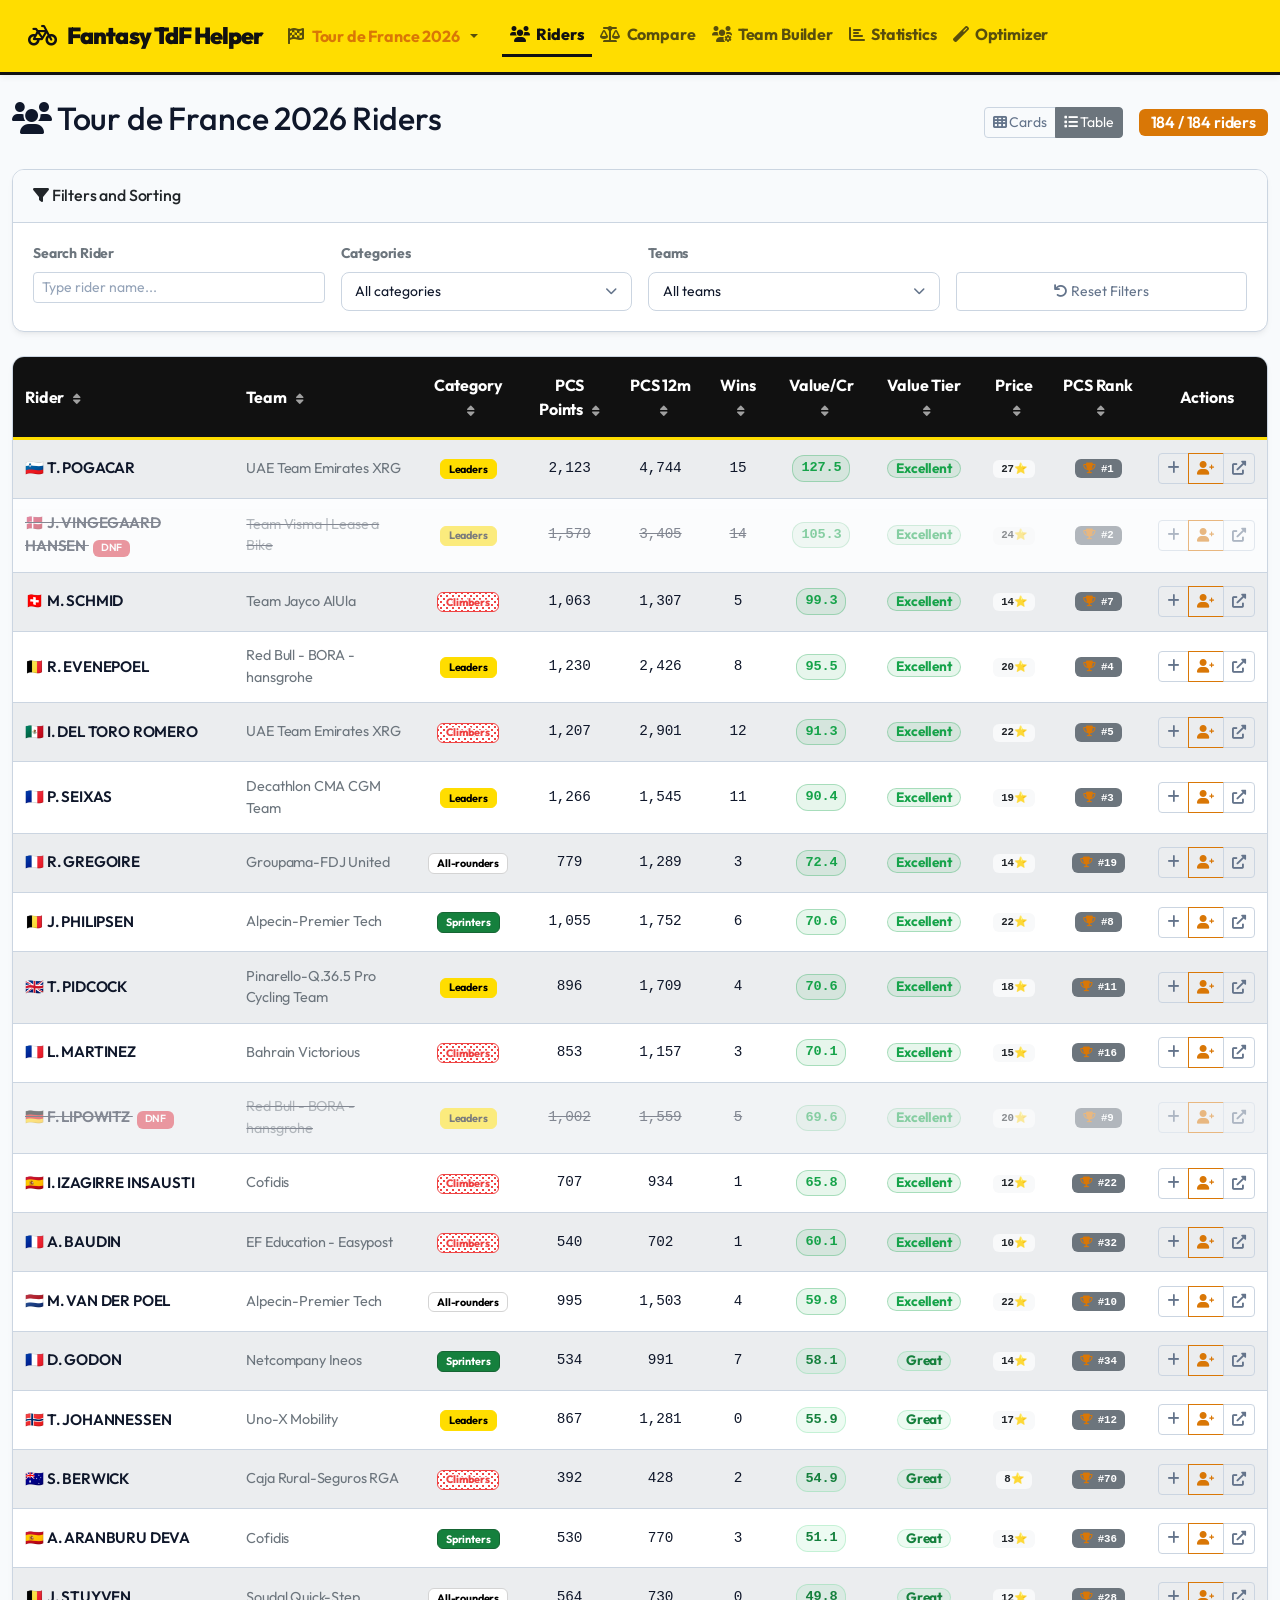
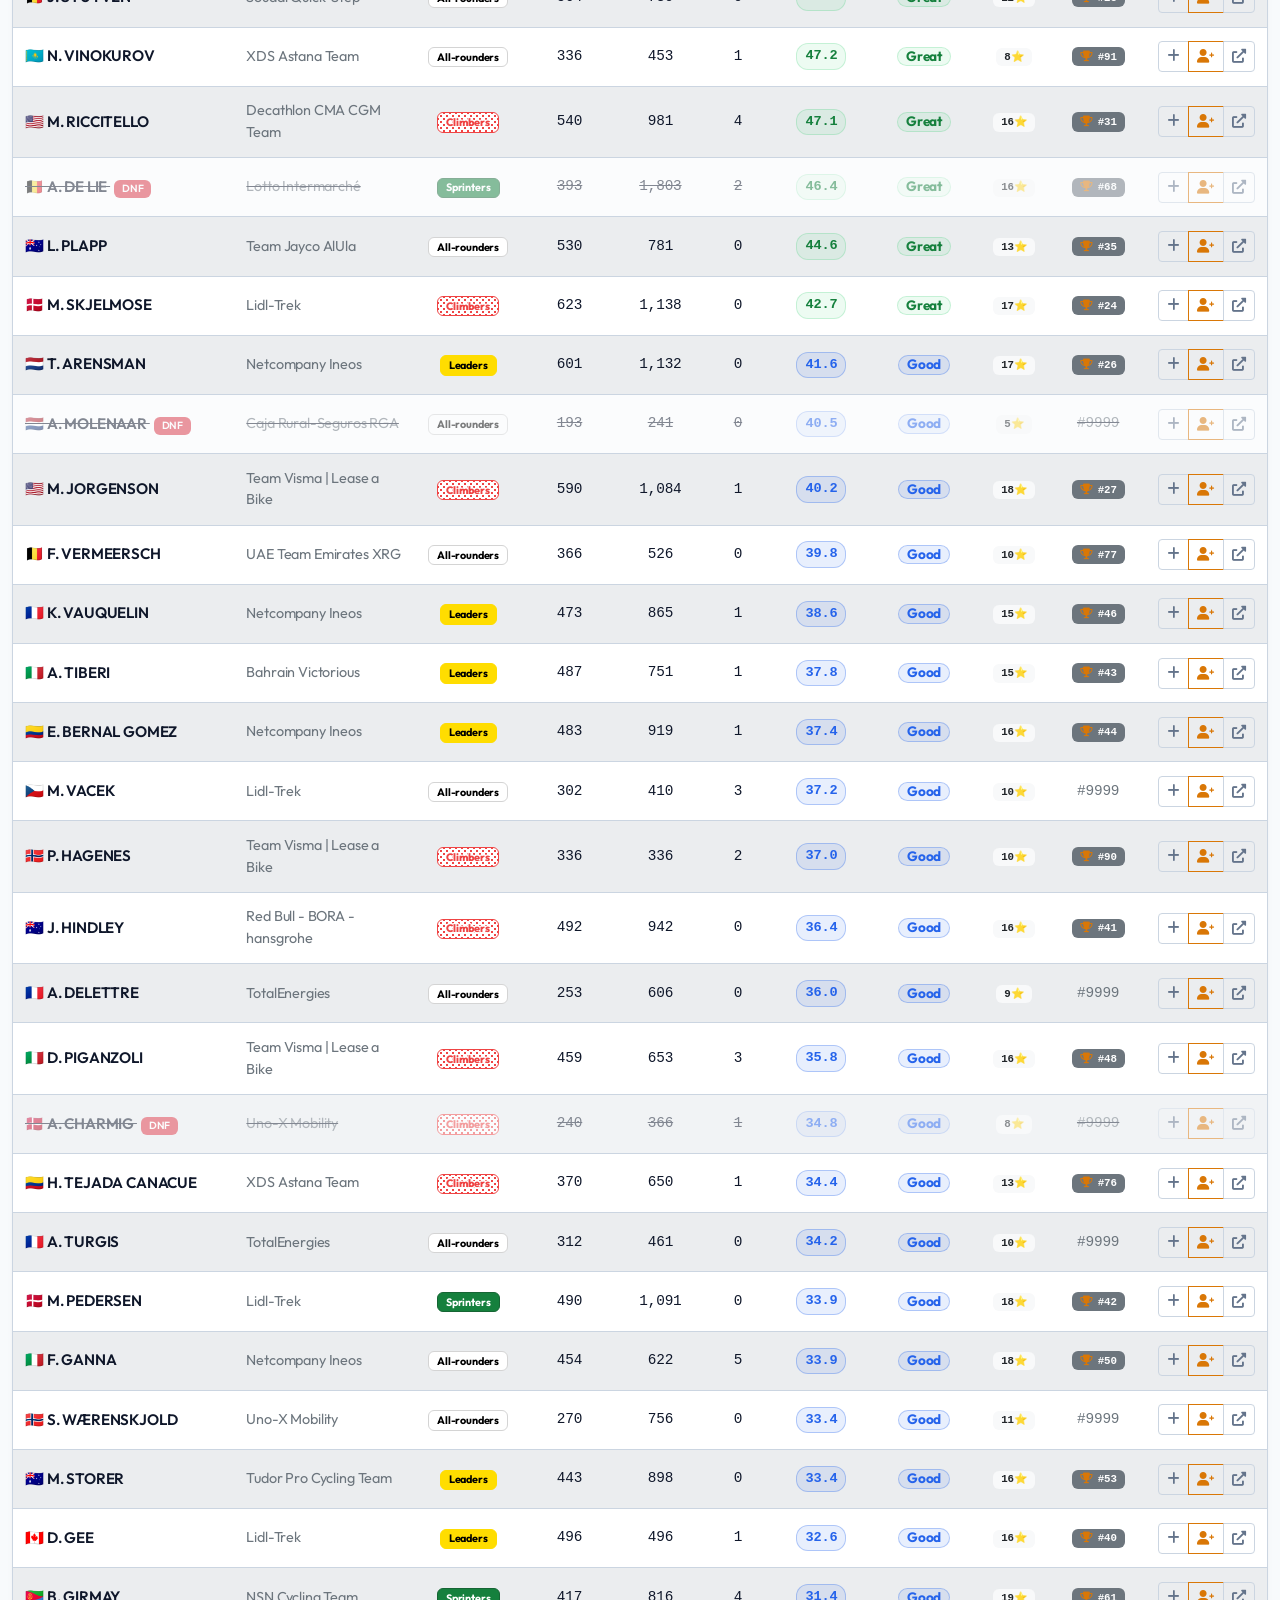
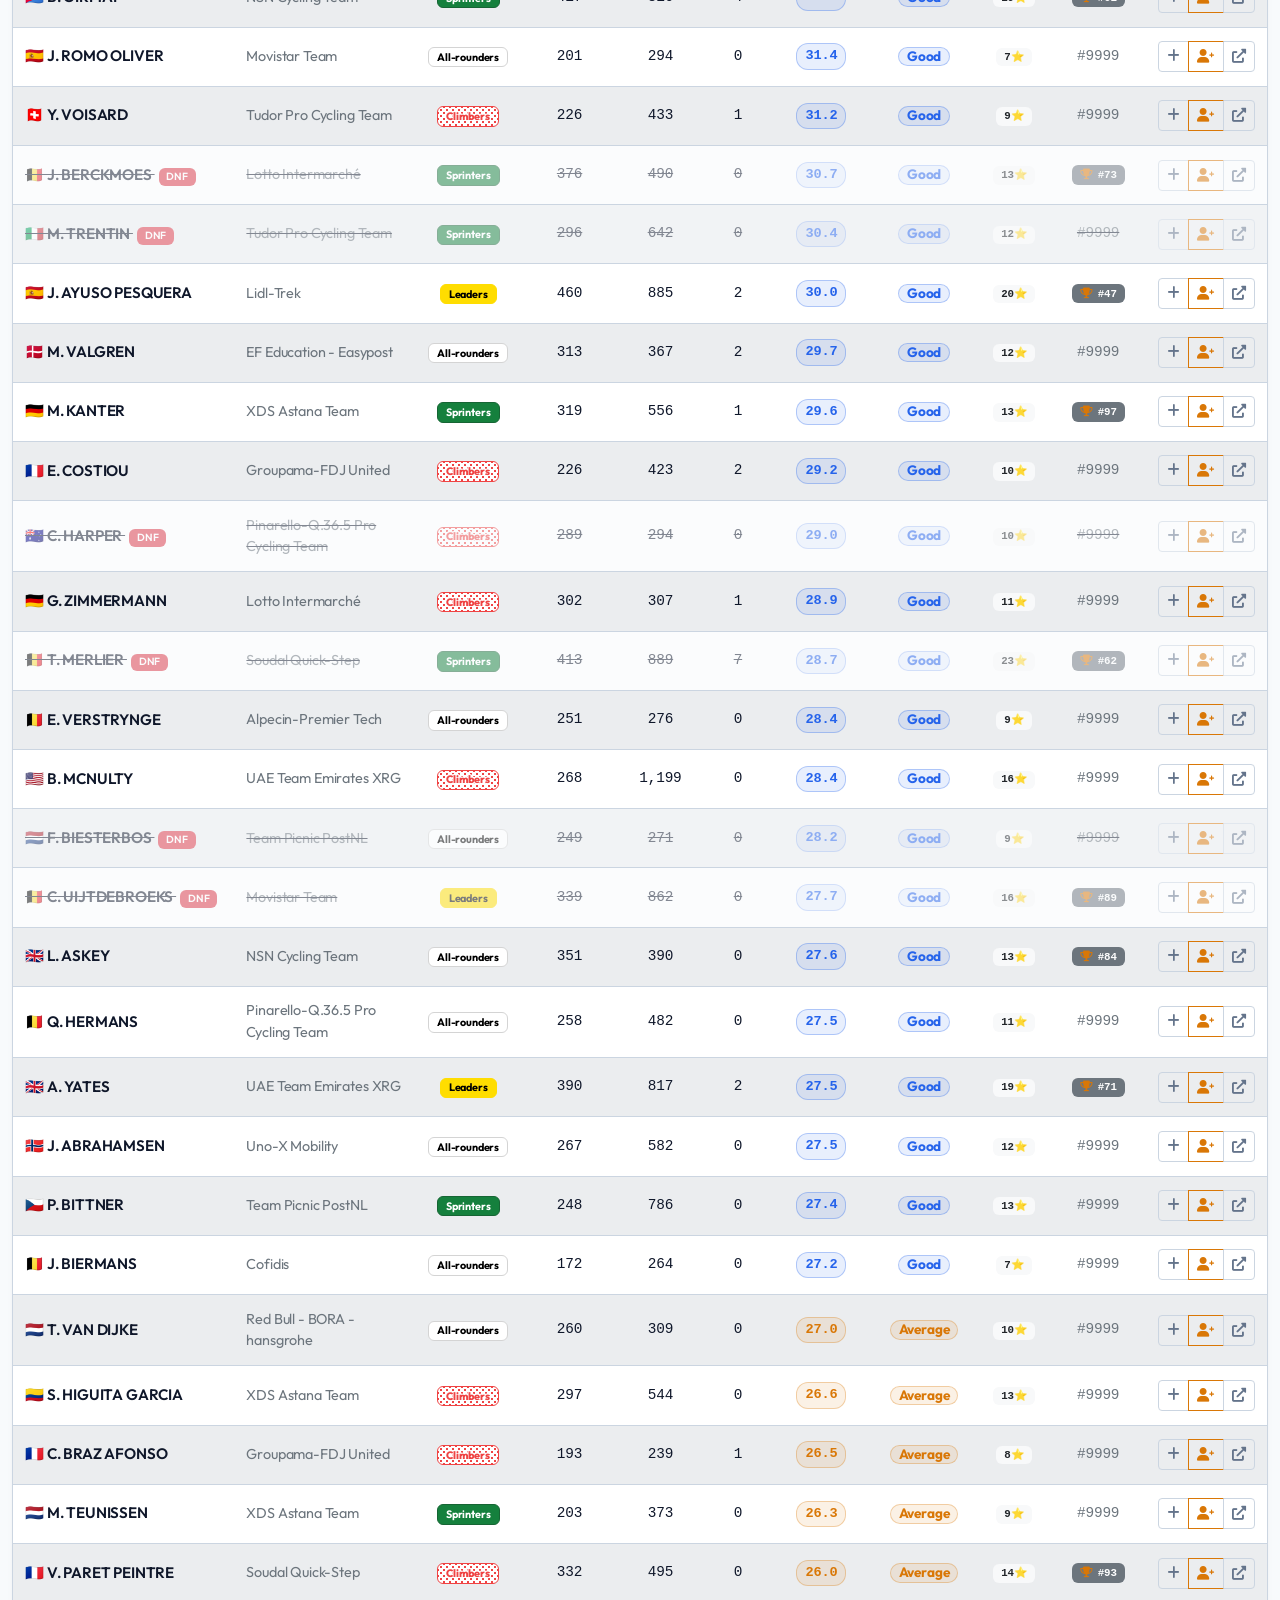
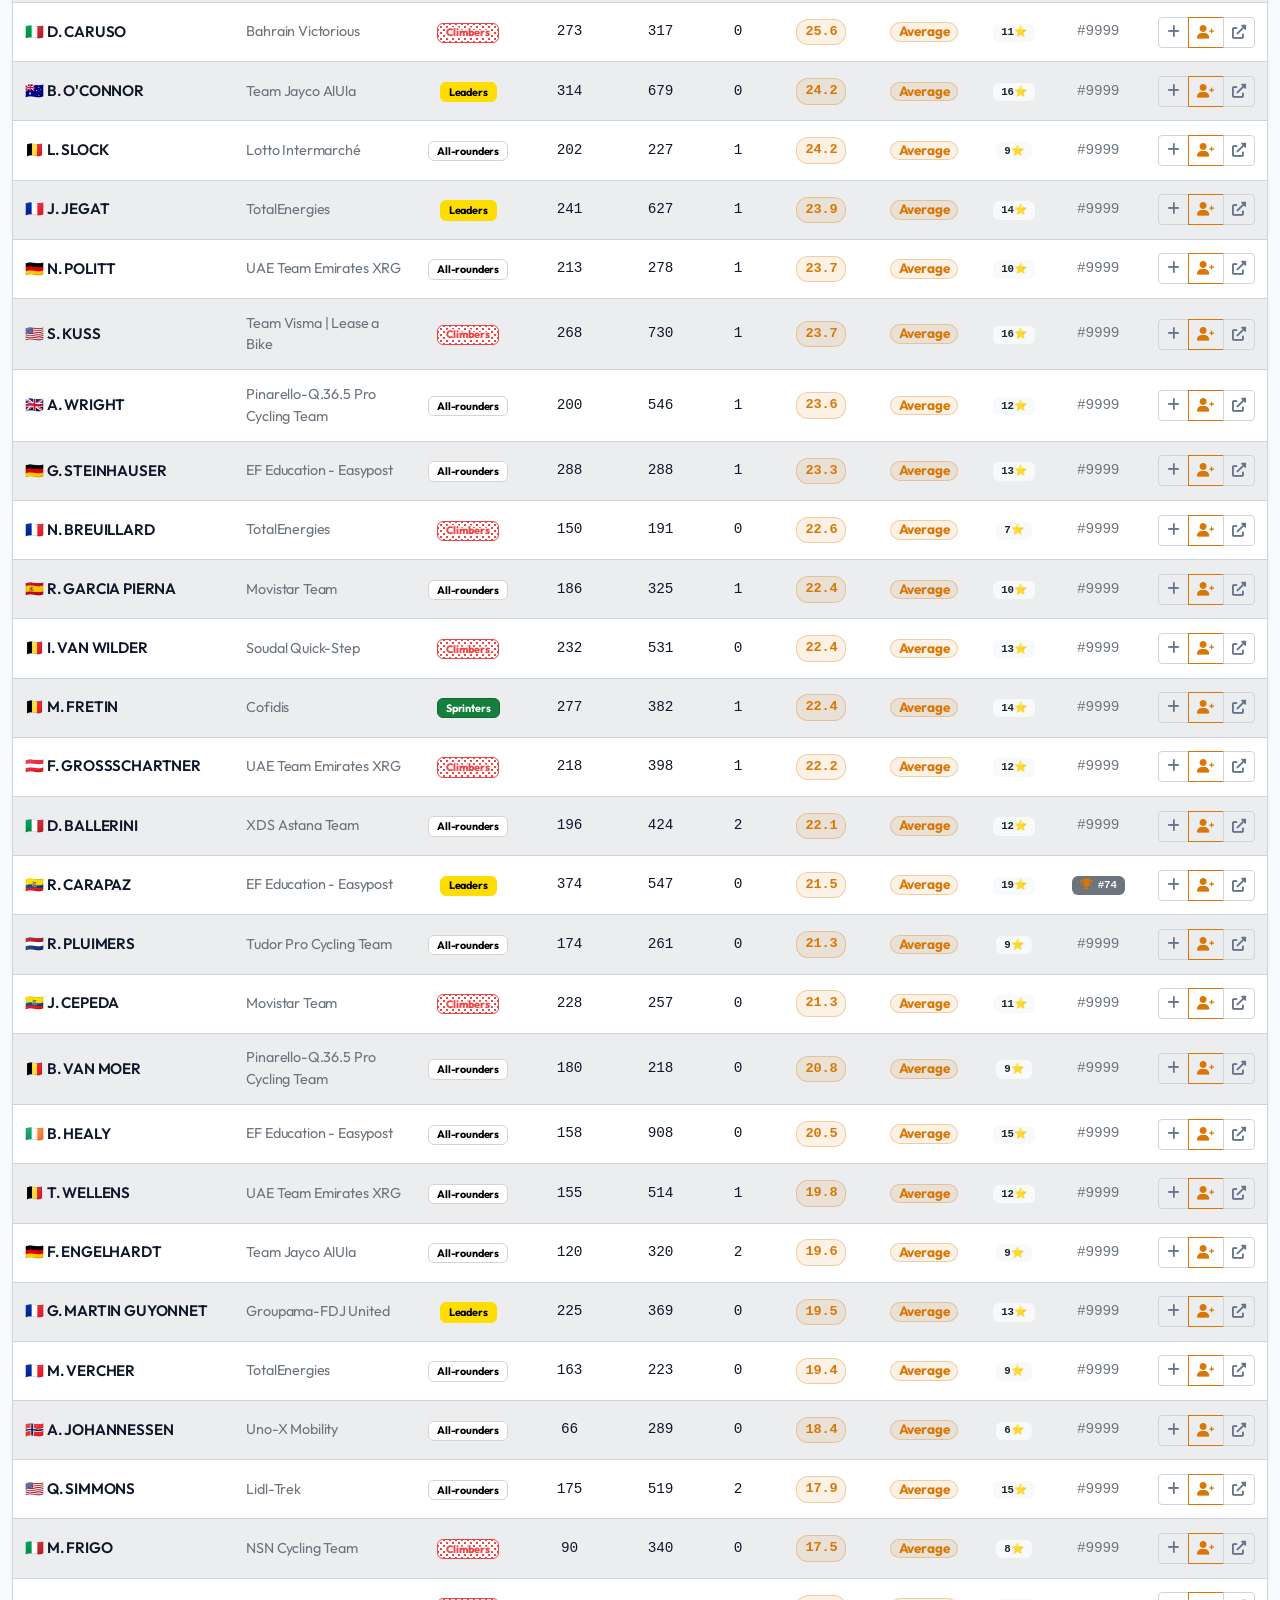
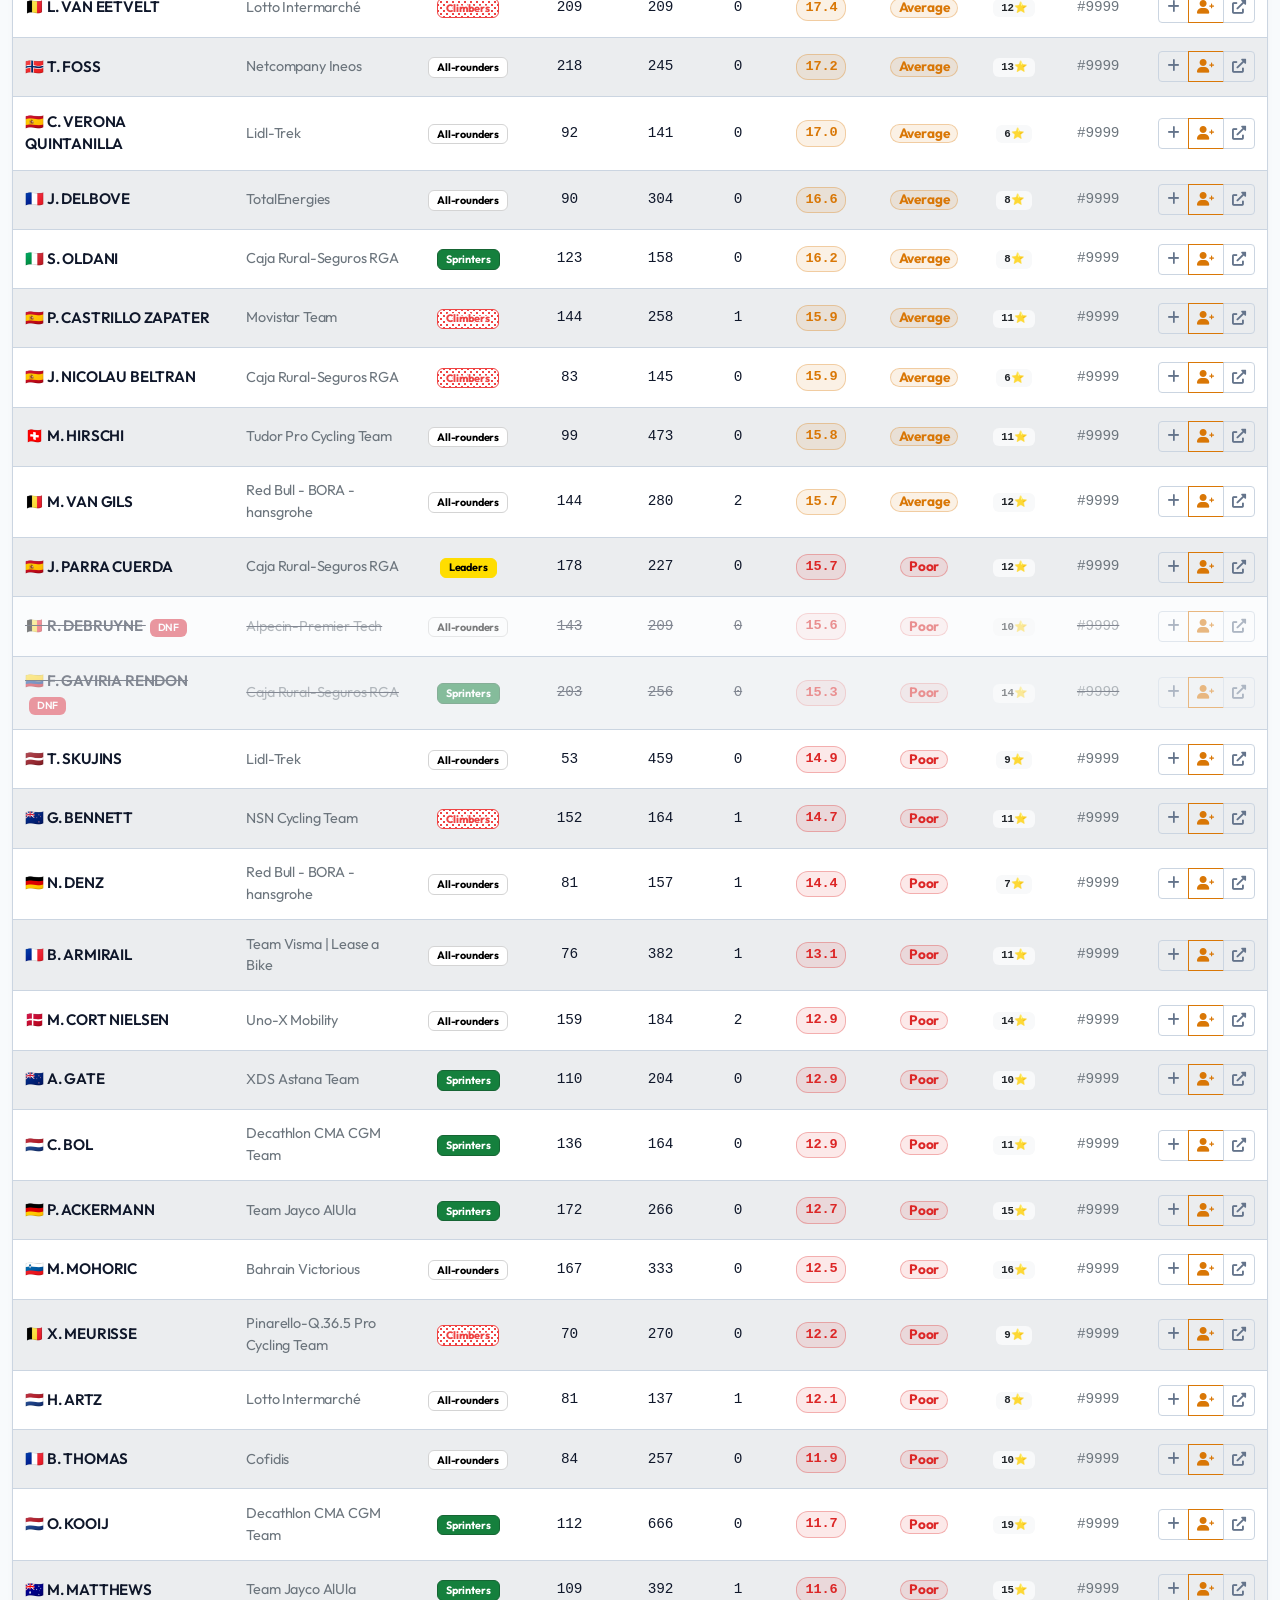
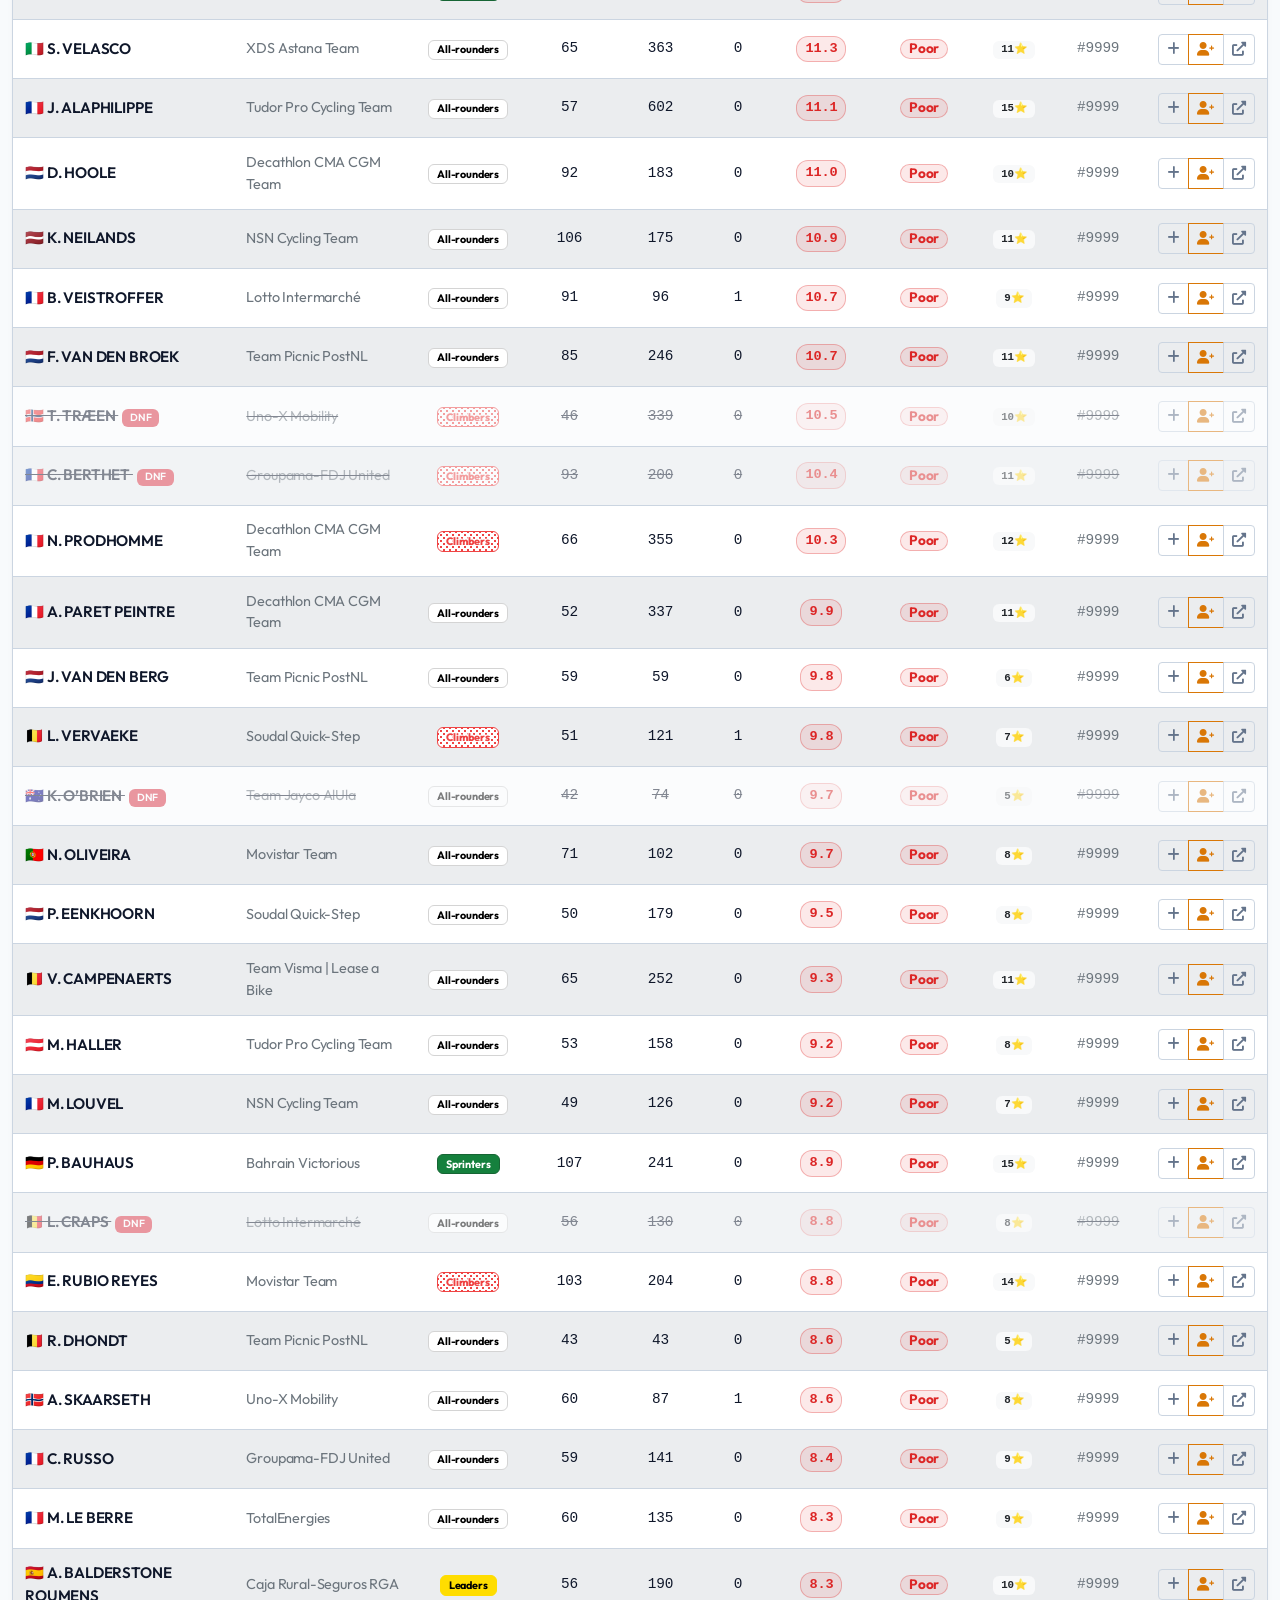
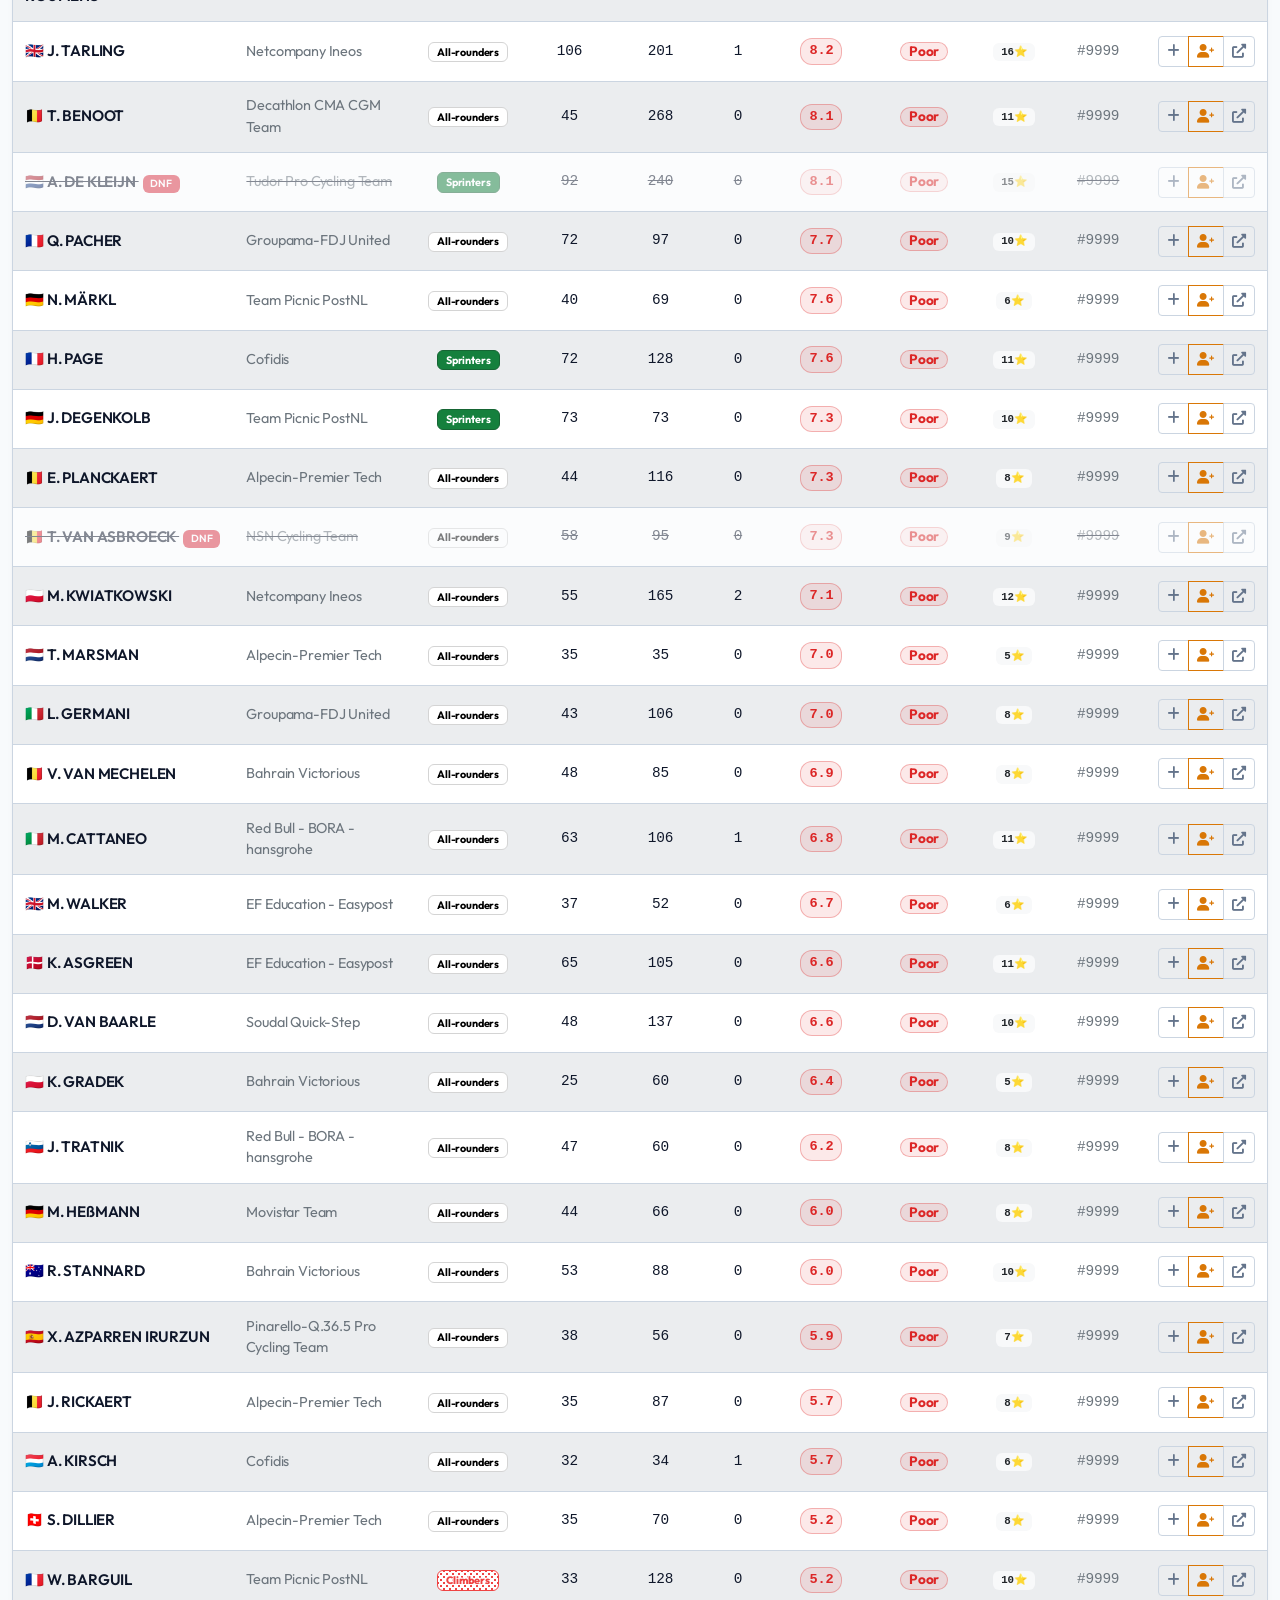
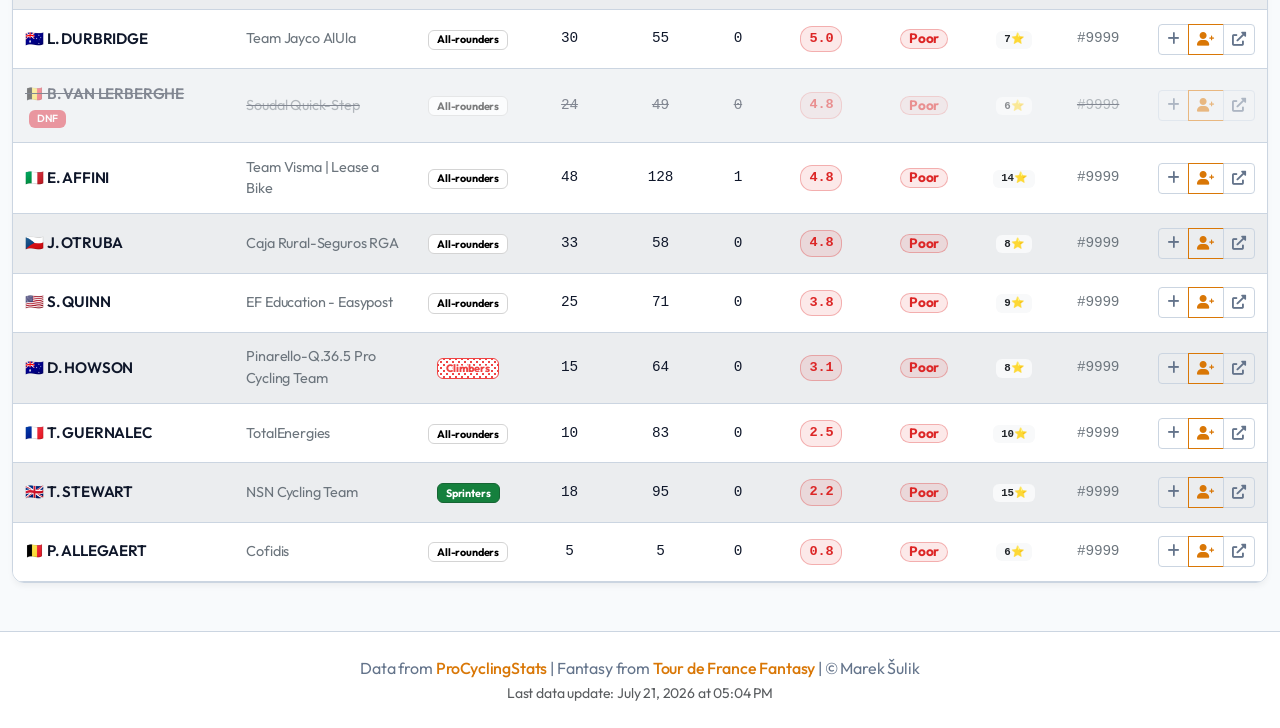
==== commit 6fd90103: "Add Tour de France Femmes support, GitHub Actions daily scraper, Multi-Stage Roadmap, Rival Squad An" ====
--- a/index.html
+++ b/index.html
@@ -30,6 +30,7 @@
                             <li><a class="dropdown-item race-option" data-race="tdf" href="#">🇫🇷 Tour de France 2026</a></li>
                             <li><a class="dropdown-item race-option" data-race="tdf2025" href="#">🇫🇷 Tour de France 2025</a></li>
                             <li><a class="dropdown-item race-option" data-race="vuelta" href="#">🇪🇸 Vuelta 2025</a></li>
+                            <li><a class="dropdown-item race-option" data-race="tdffemmes" href="#">🇫🇷👧 Tour de France Femmes</a></li>
                         </ul>
                     </li>
                 </ul>
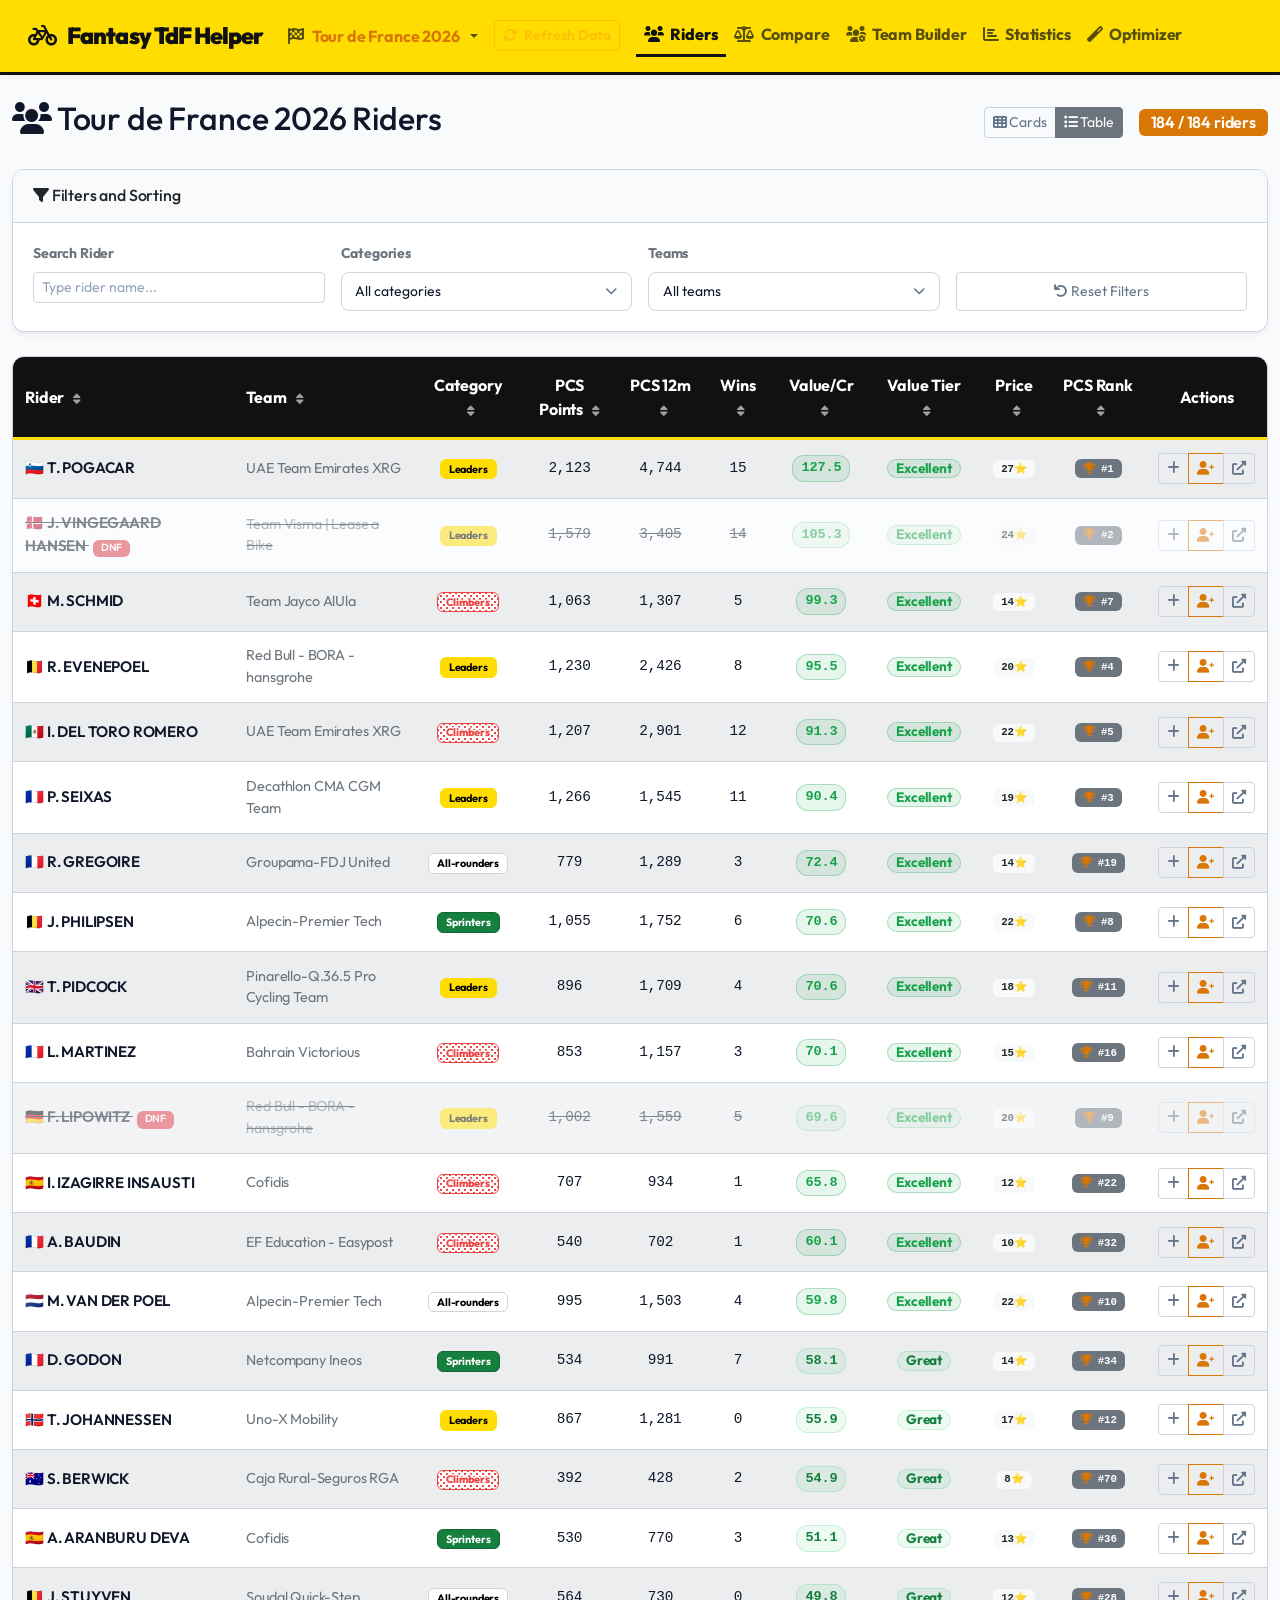
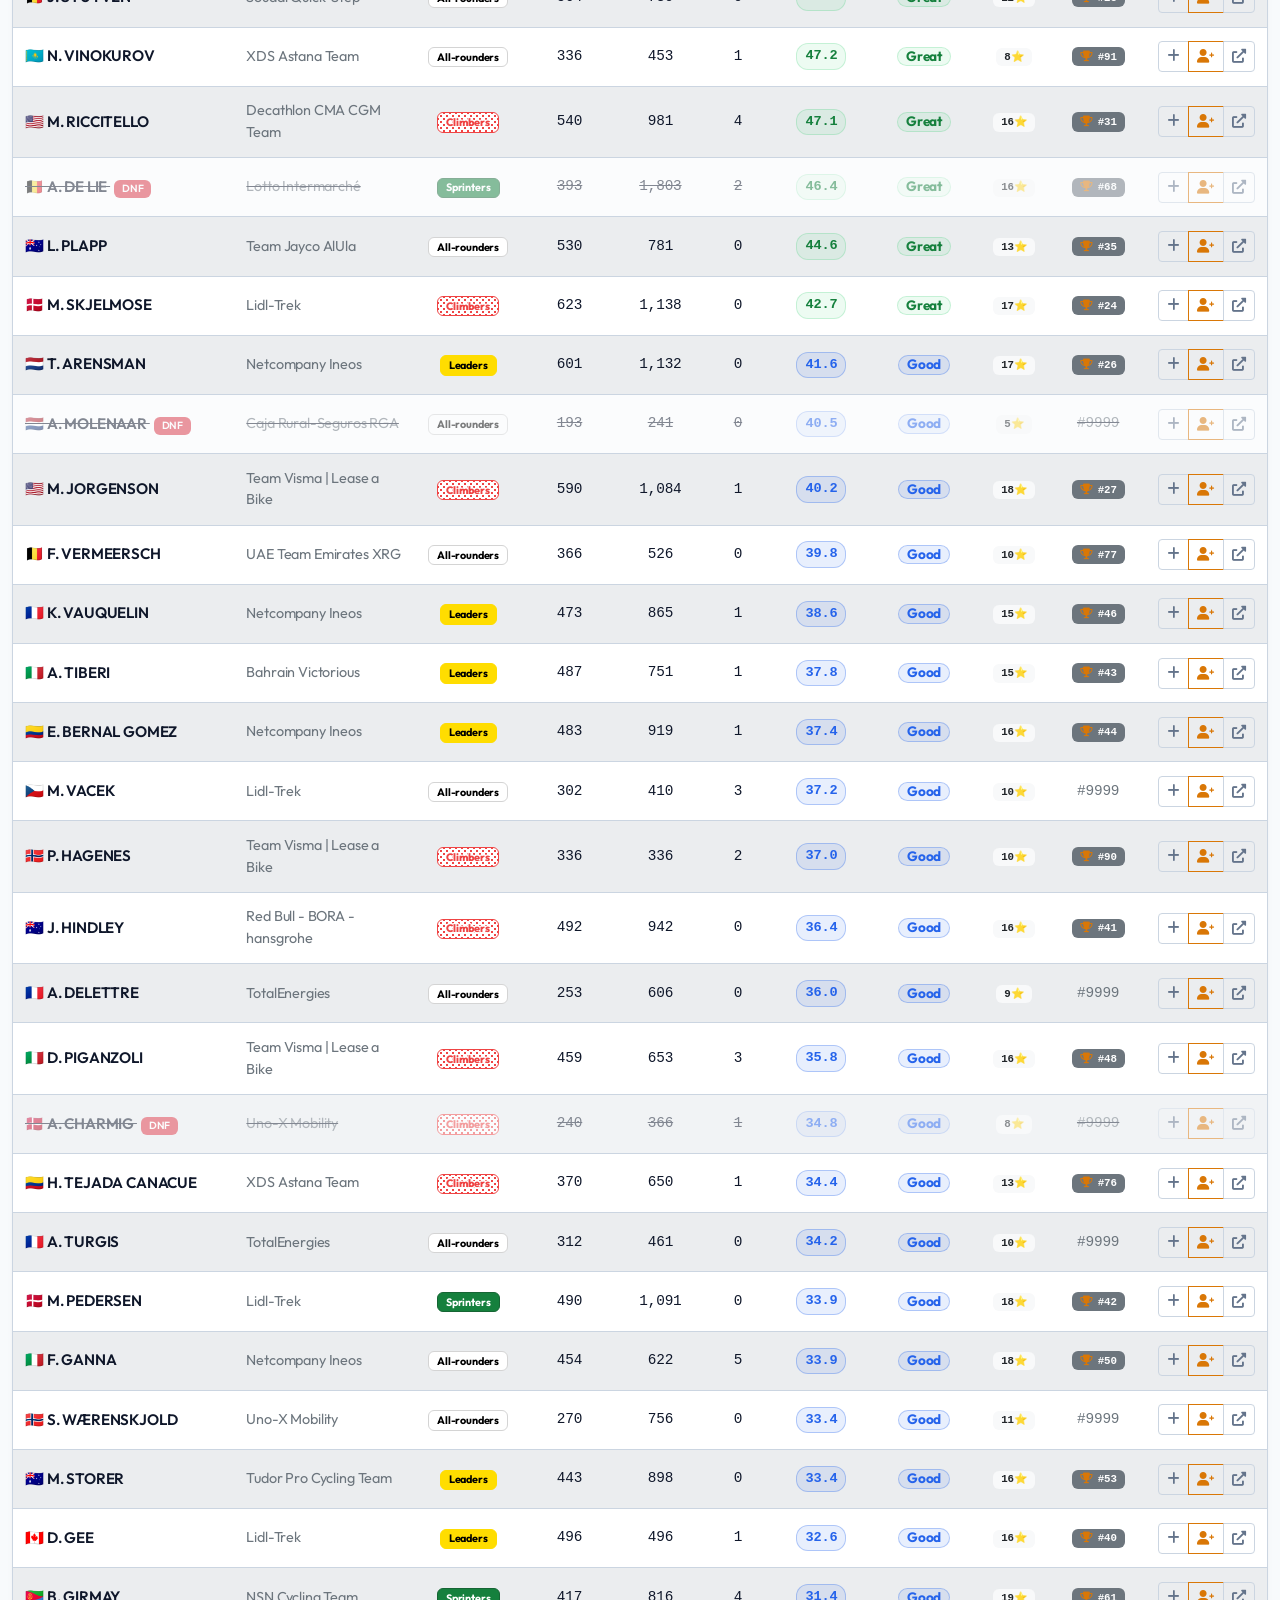
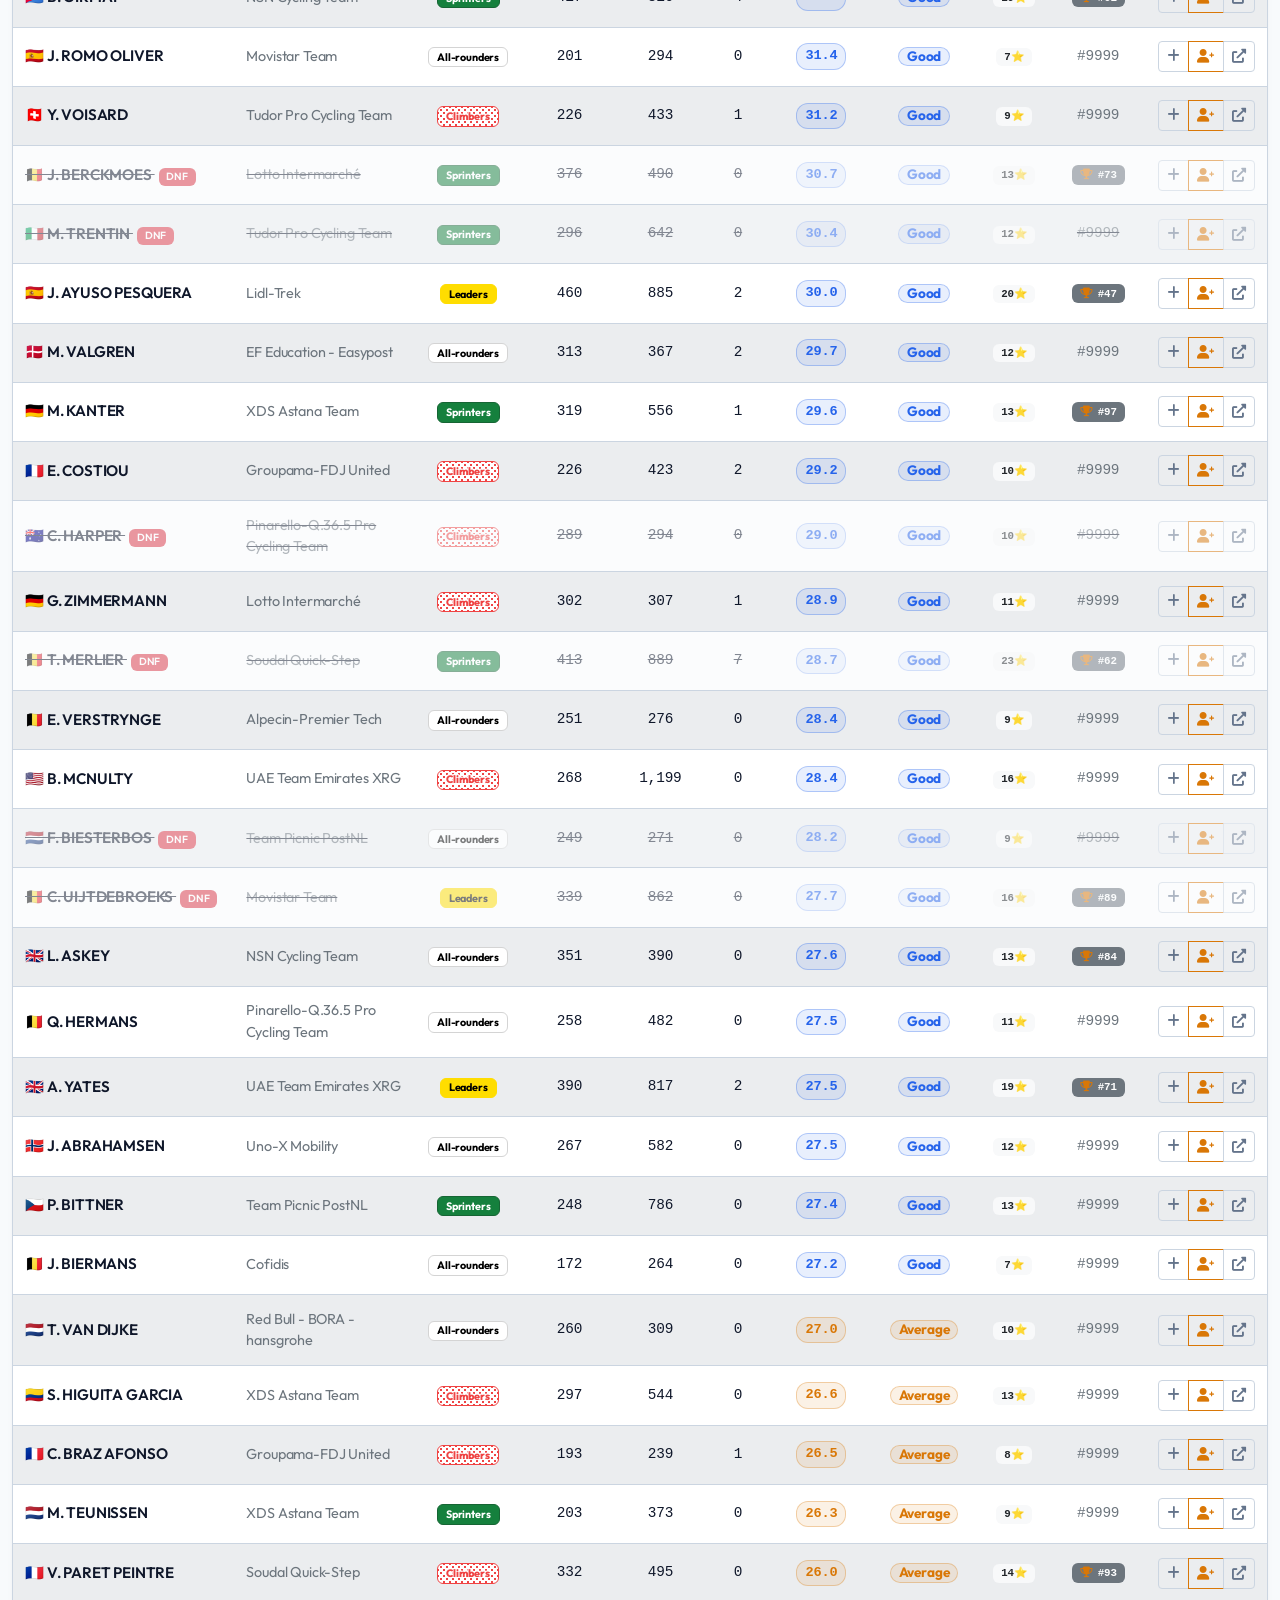
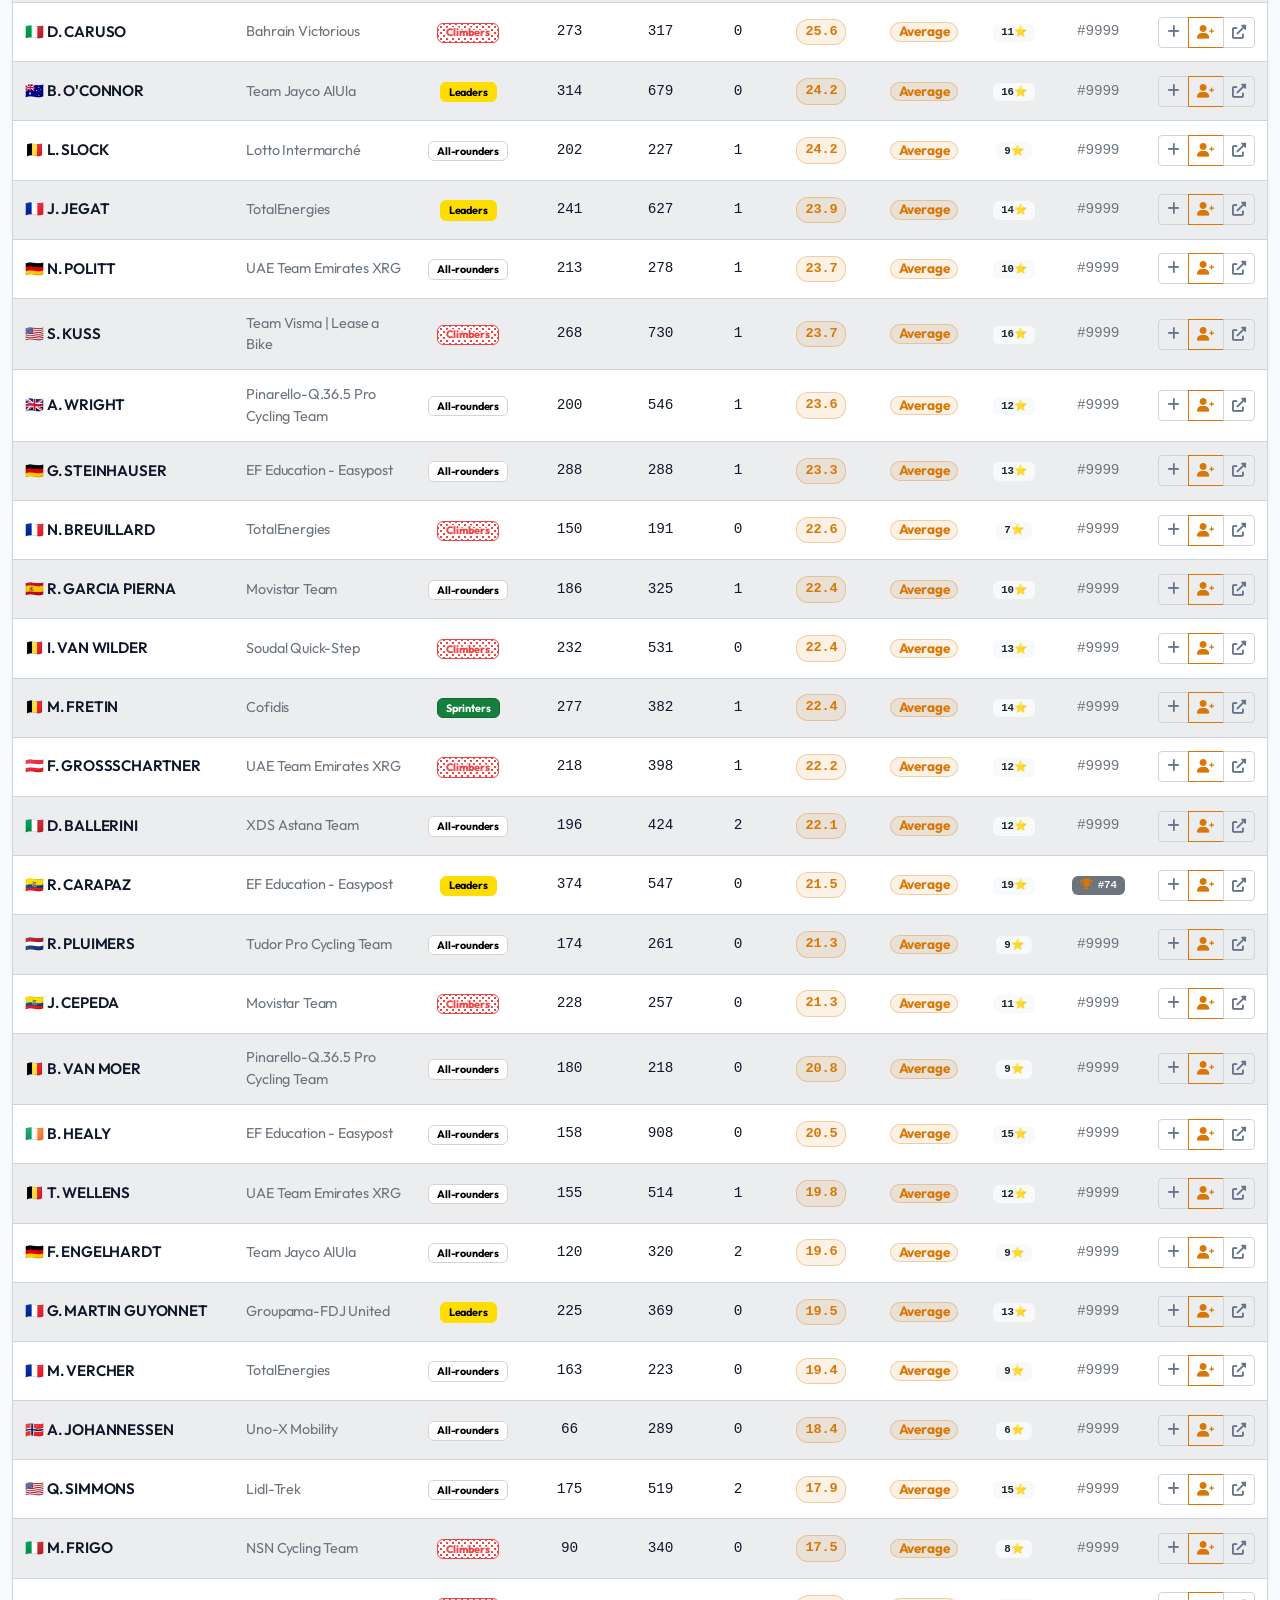
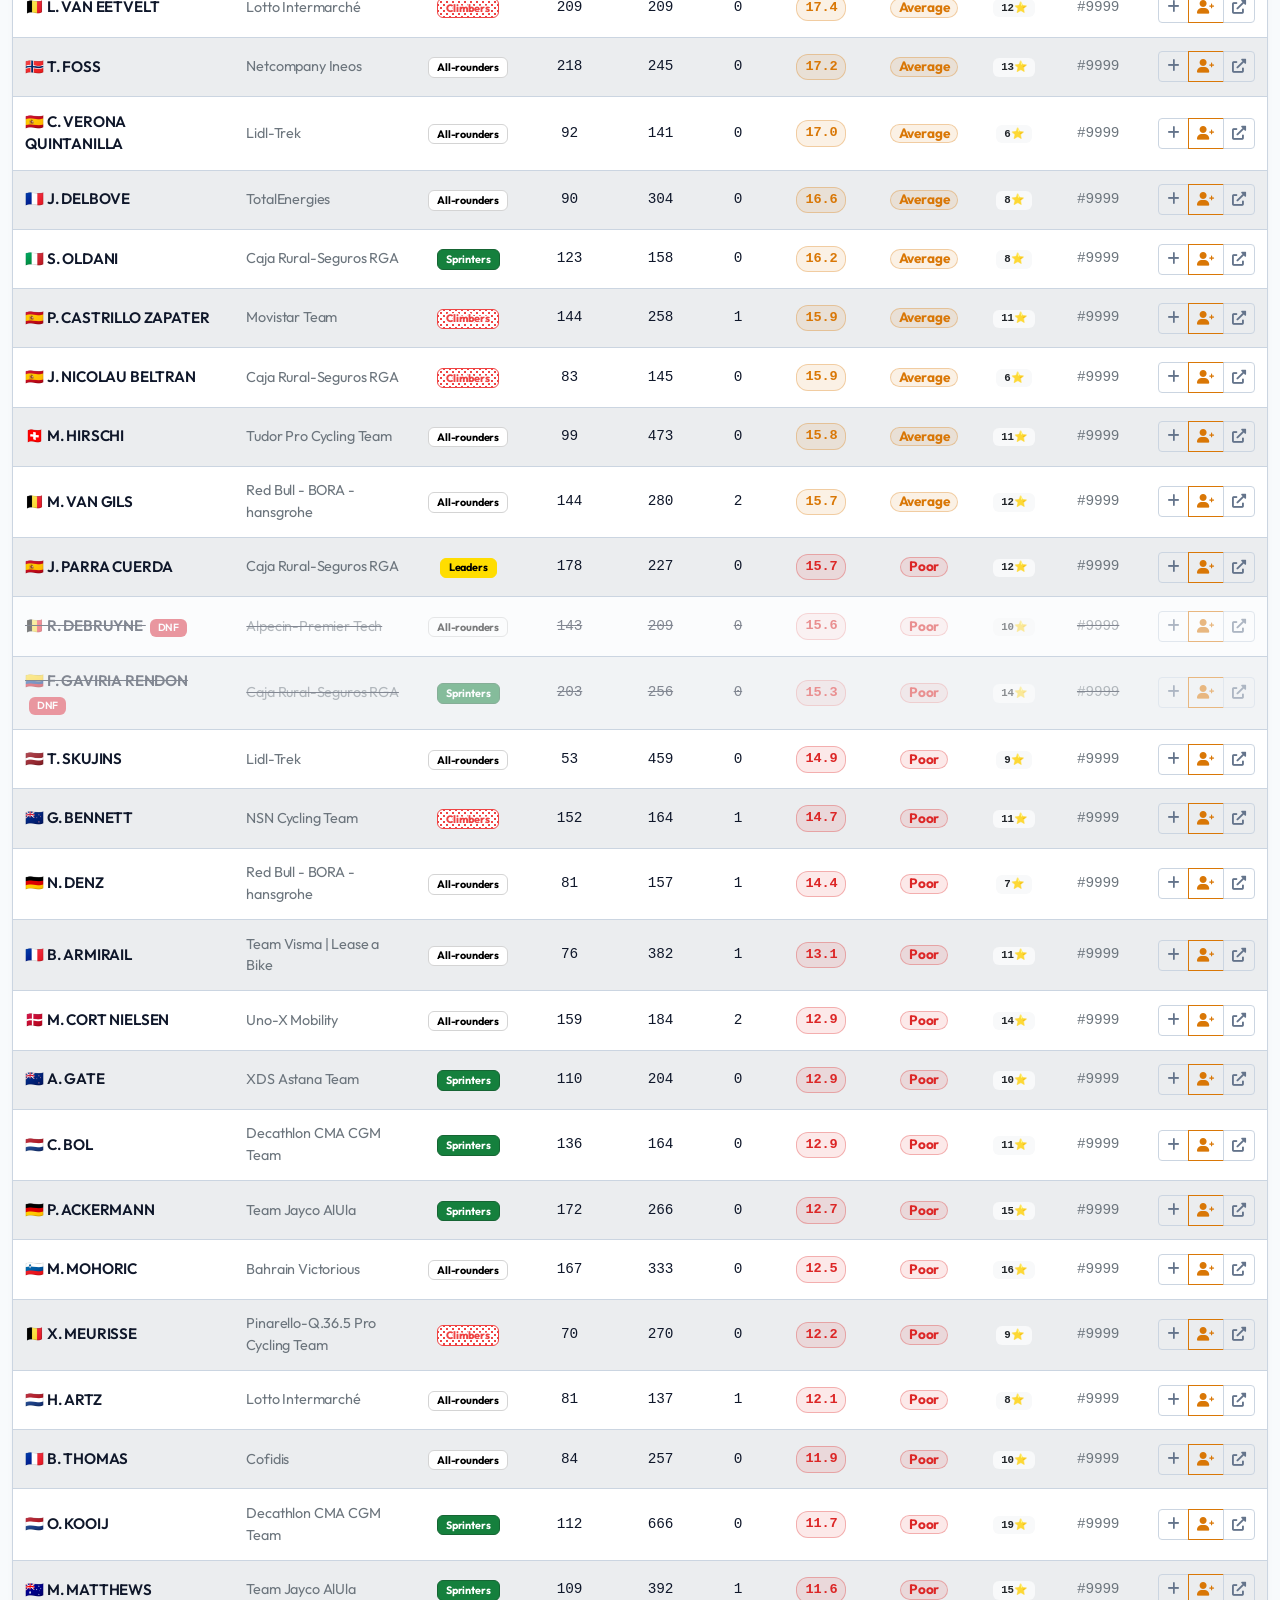
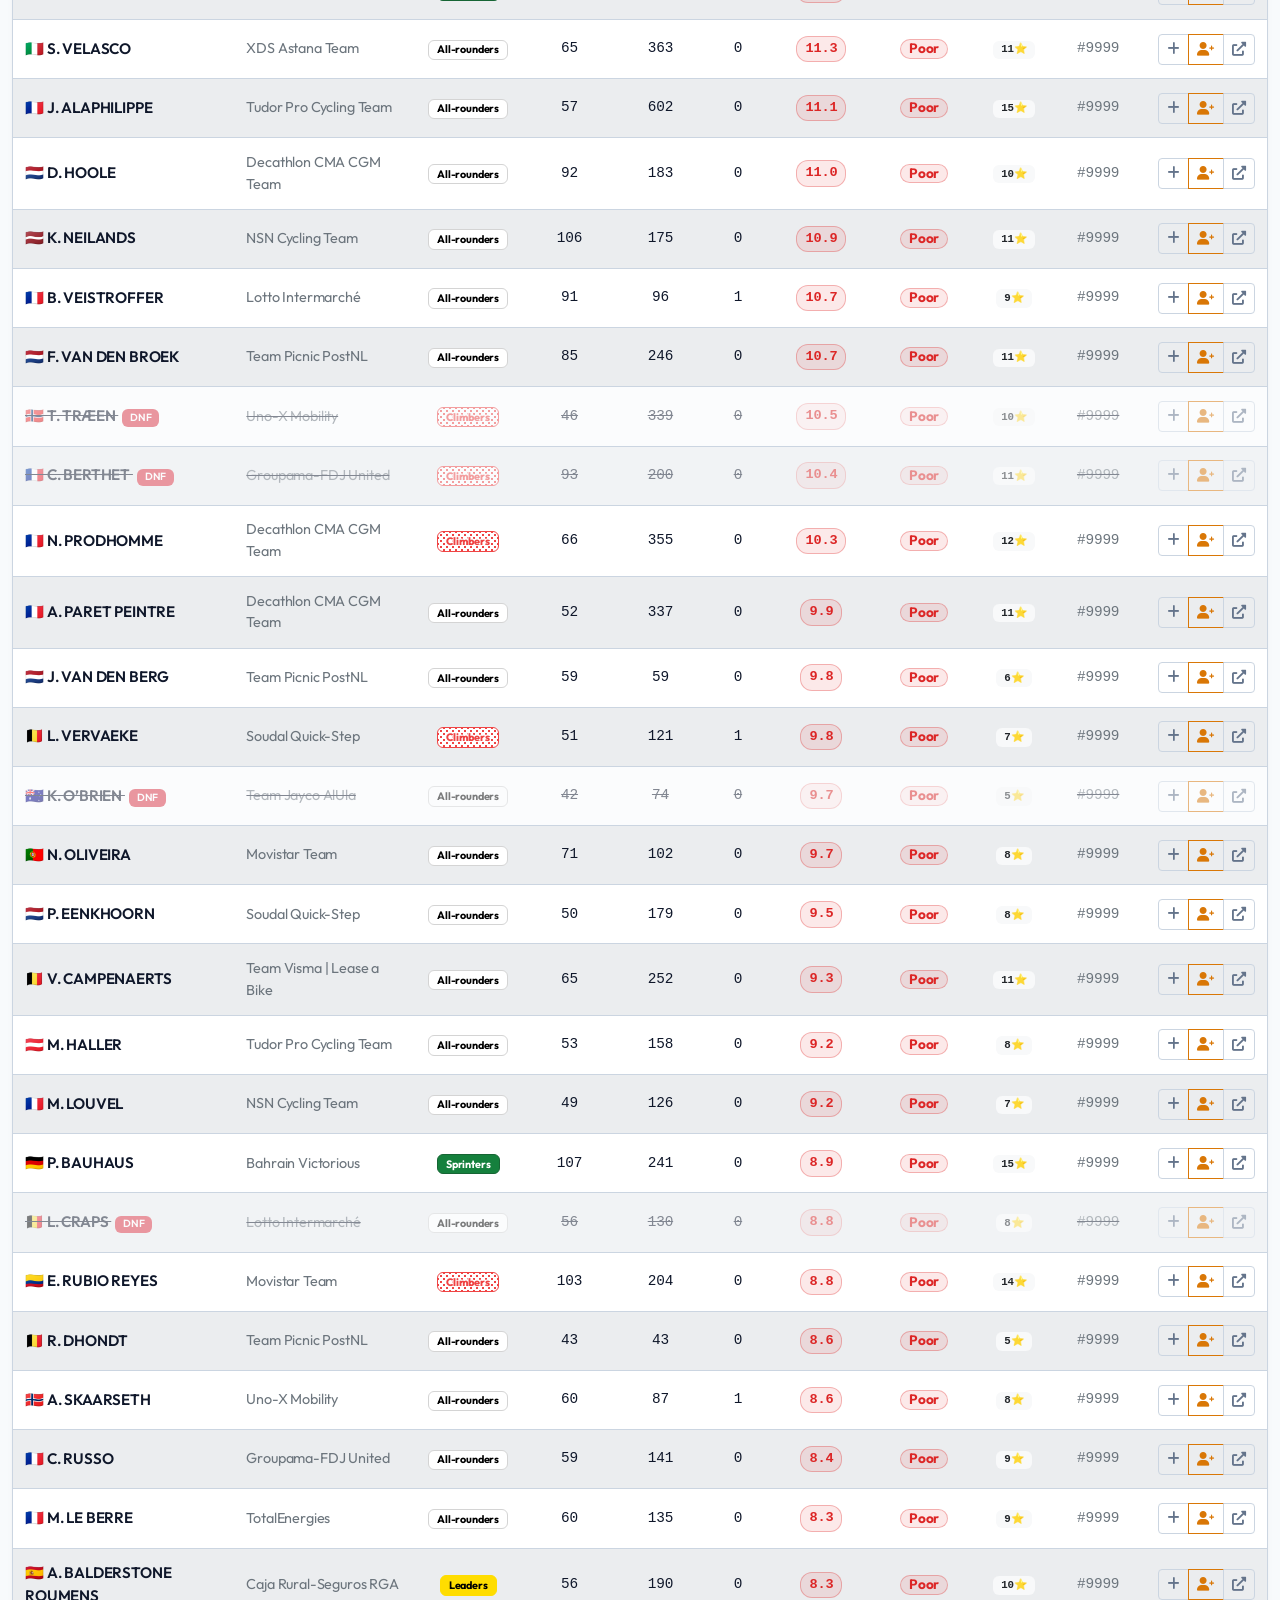
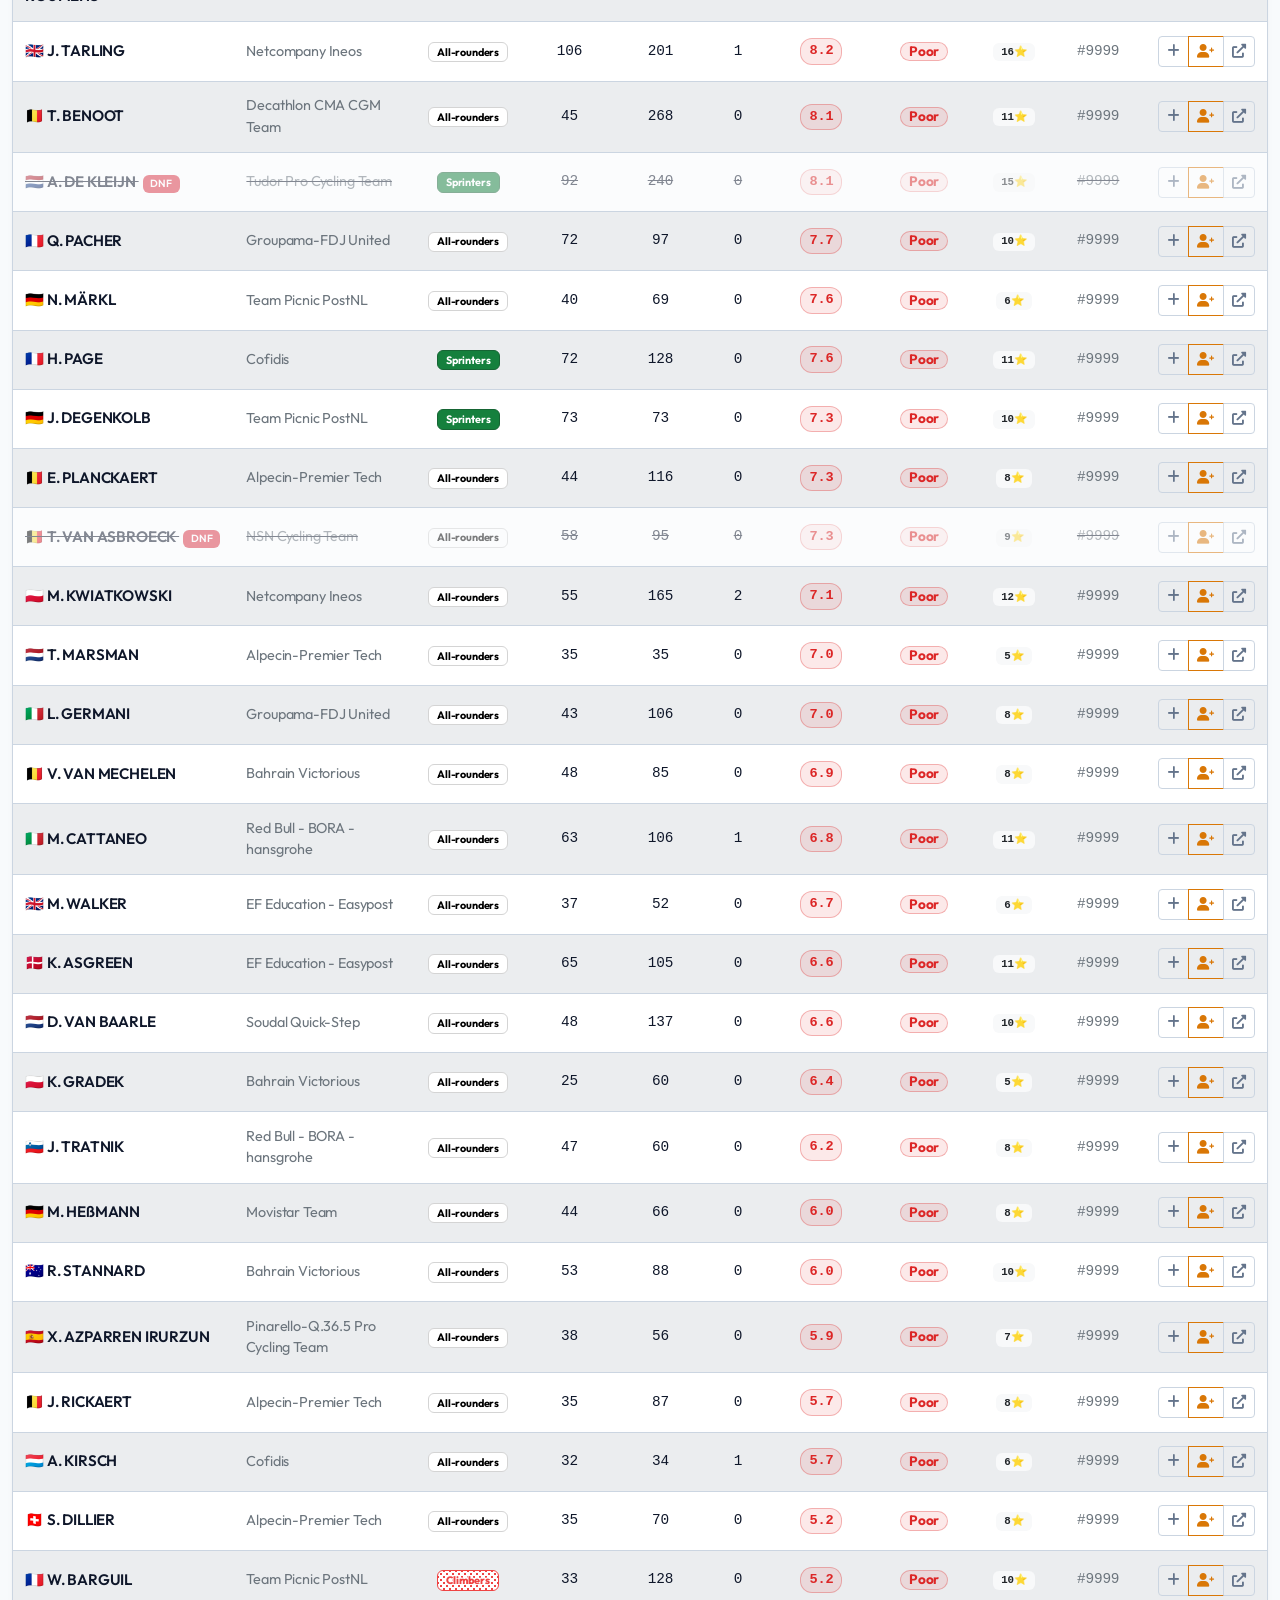
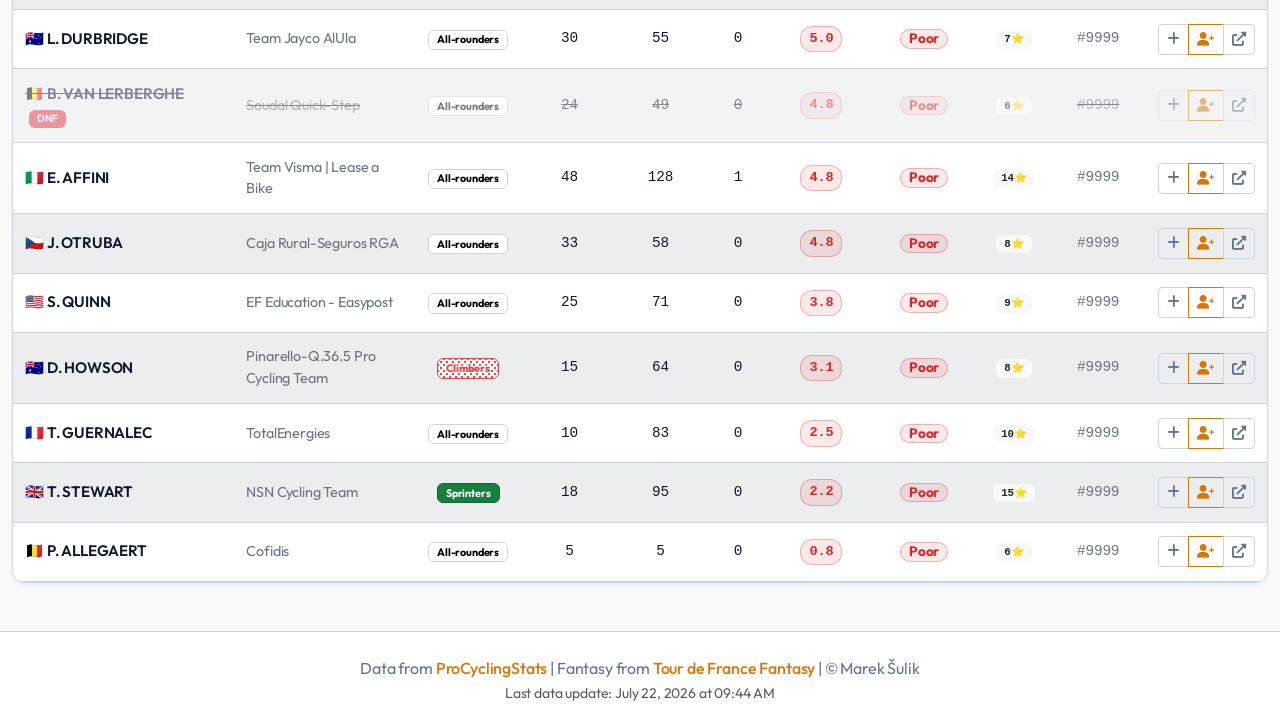
==== commit 79958ab6: "Add Refresh Data navbar button and /api/crawl trigger for live ProCyclingStats & Wikipedia data upda" ====
--- a/index.html
+++ b/index.html
@@ -19,8 +19,8 @@
                 <span class="navbar-toggler-icon"></span>
             </button>
             <div class="collapse navbar-collapse" id="navbarNav">
-                <!-- Race Selector -->
-                <ul class="navbar-nav me-3">
+                <!-- Race Selector & Crawl Button -->
+                <ul class="navbar-nav me-3 align-items-center">
                     <li class="nav-item dropdown">
                         <a class="nav-link dropdown-toggle" href="#" id="raceDropdown" role="button" data-bs-toggle="dropdown" aria-expanded="false">
                             <i class="fas fa-flag-checkered"></i>
@@ -32,6 +32,11 @@
                             <li><a class="dropdown-item race-option" data-race="vuelta" href="#">🇪🇸 Vuelta 2025</a></li>
                             <li><a class="dropdown-item race-option" data-race="tdffemmes" href="#">🇫🇷👧 Tour de France Femmes</a></li>
                         </ul>
+                    </li>
+                    <li class="nav-item ms-2">
+                        <button id="crawlStatsBtn" class="btn btn-sm btn-outline-warning fw-bold" onclick="triggerDataCrawl()" title="Crawl & update latest rider stats from ProCyclingStats & Wikipedia">
+                            <i class="fas fa-sync-alt me-1"></i> Refresh Data
+                        </button>
                     </li>
                 </ul>
                 
